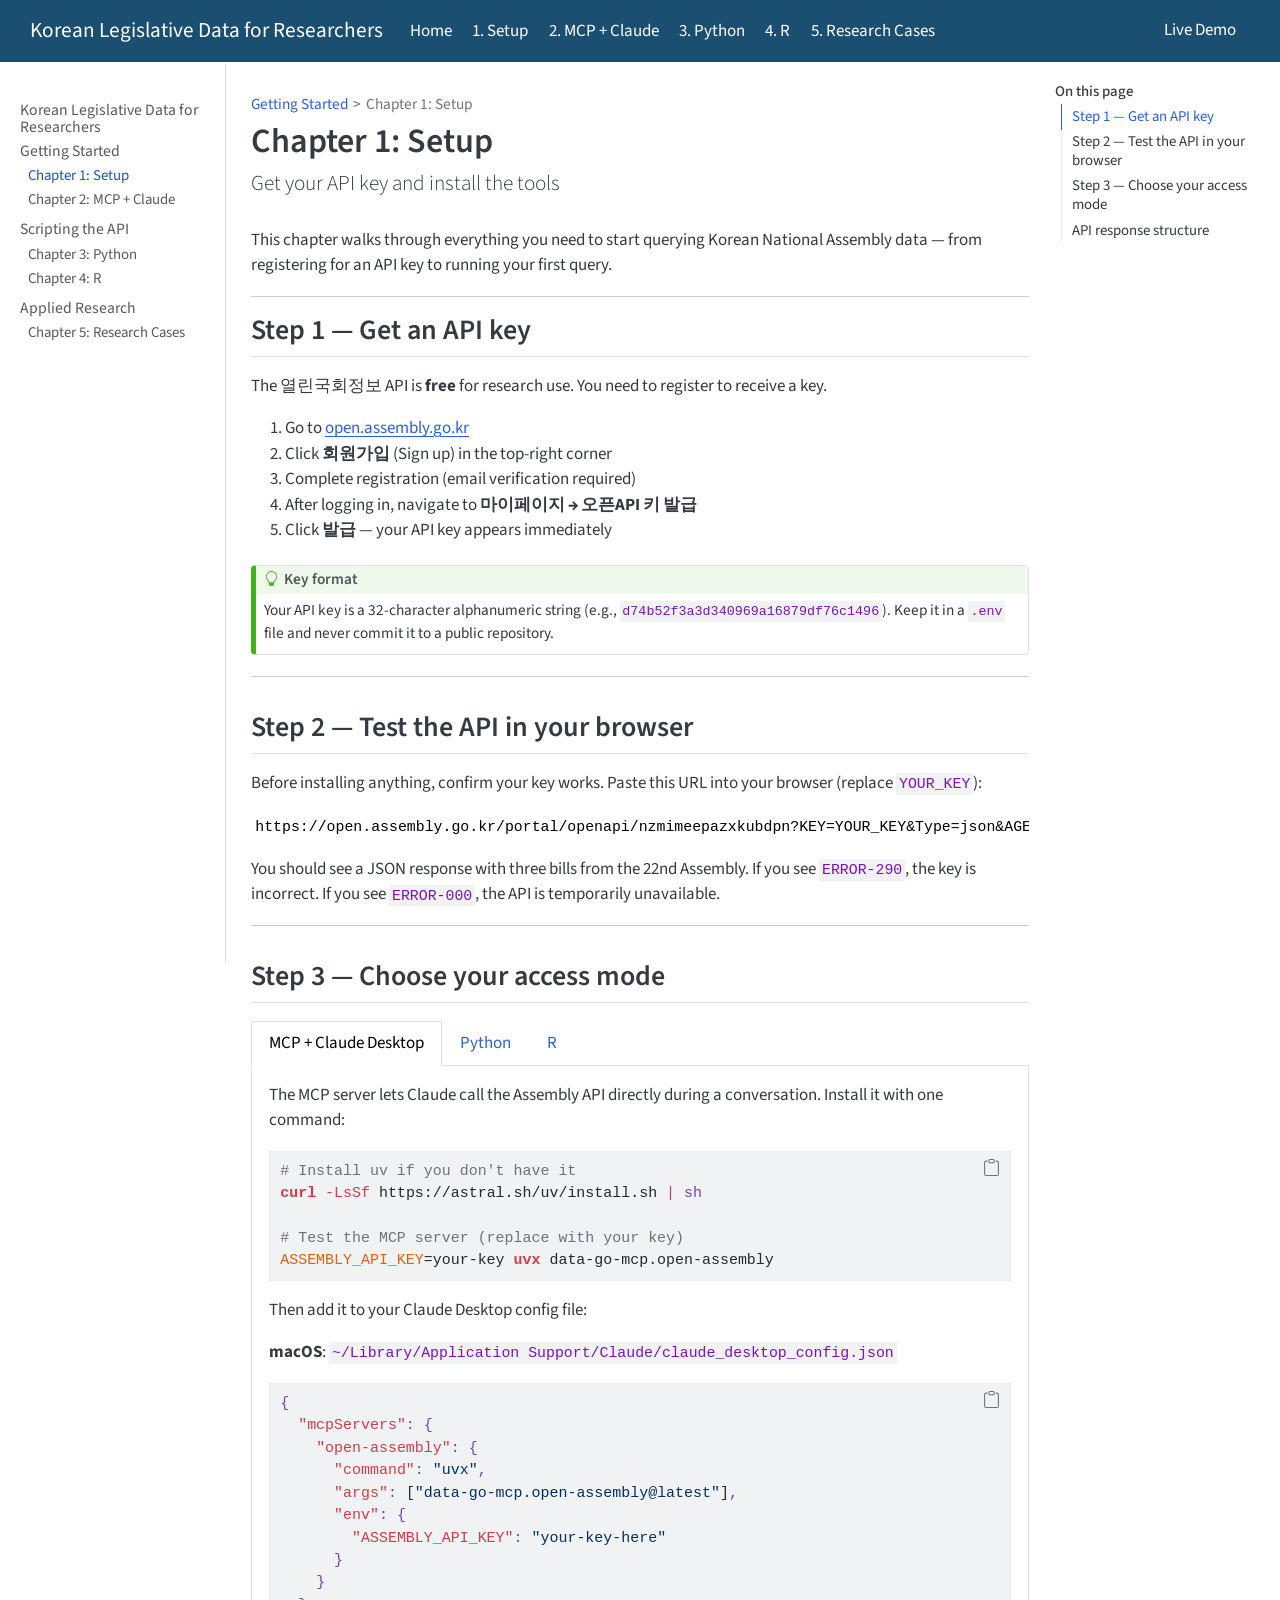
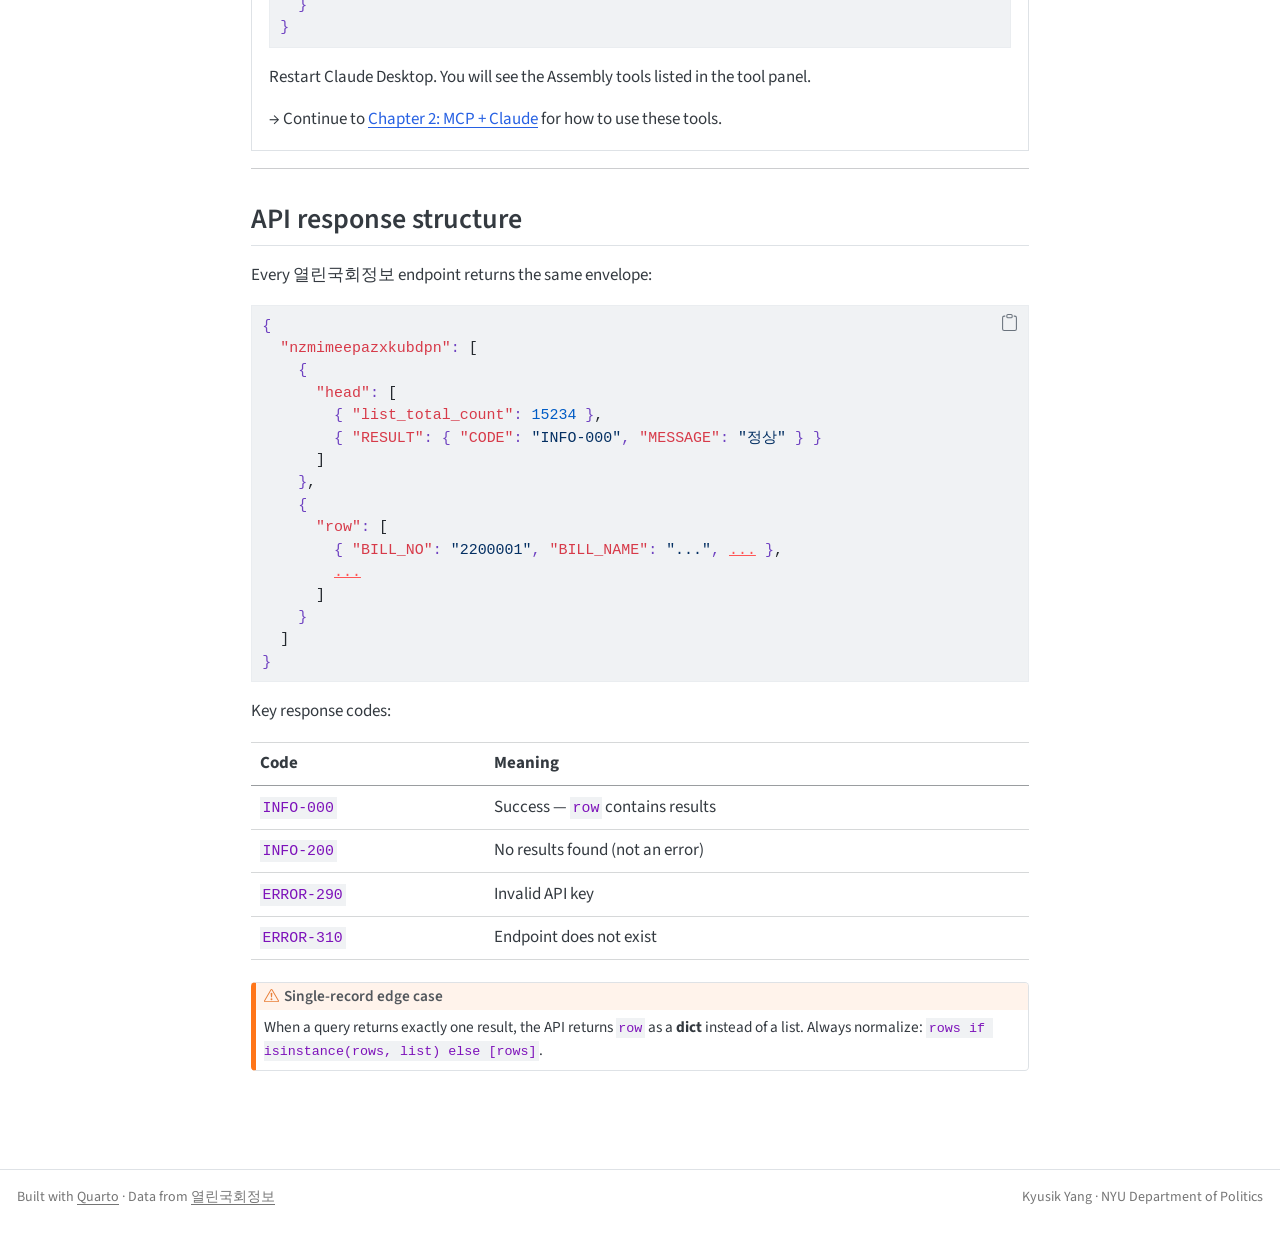
==== docs/01-setup.html @ cff9229b "feat: initial Quarto tutorial site for Assembly API Five-chapter tutorial covering MCP setup, Claude" ====
<!DOCTYPE html>
<html xmlns="http://www.w3.org/1999/xhtml" lang="en" xml:lang="en"><head>

<meta charset="utf-8">
<meta name="generator" content="quarto-1.8.27">

<meta name="viewport" content="width=device-width, initial-scale=1.0, user-scalable=yes">


<title>Chapter 1: Setup – Korean Legislative Data for Researchers</title>
<style>
code{white-space: pre-wrap;}
span.smallcaps{font-variant: small-caps;}
div.columns{display: flex; gap: min(4vw, 1.5em);}
div.column{flex: auto; overflow-x: auto;}
div.hanging-indent{margin-left: 1.5em; text-indent: -1.5em;}
ul.task-list{list-style: none;}
ul.task-list li input[type="checkbox"] {
  width: 0.8em;
  margin: 0 0.8em 0.2em -1em; /* quarto-specific, see https://github.com/quarto-dev/quarto-cli/issues/4556 */ 
  vertical-align: middle;
}
/* CSS for syntax highlighting */
html { -webkit-text-size-adjust: 100%; }
pre > code.sourceCode { white-space: pre; position: relative; }
pre > code.sourceCode > span { display: inline-block; line-height: 1.25; }
pre > code.sourceCode > span:empty { height: 1.2em; }
.sourceCode { overflow: visible; }
code.sourceCode > span { color: inherit; text-decoration: inherit; }
div.sourceCode { margin: 1em 0; }
pre.sourceCode { margin: 0; }
@media screen {
div.sourceCode { overflow: auto; }
}
@media print {
pre > code.sourceCode { white-space: pre-wrap; }
pre > code.sourceCode > span { text-indent: -5em; padding-left: 5em; }
}
pre.numberSource code
  { counter-reset: source-line 0; }
pre.numberSource code > span
  { position: relative; left: -4em; counter-increment: source-line; }
pre.numberSource code > span > a:first-child::before
  { content: counter(source-line);
    position: relative; left: -1em; text-align: right; vertical-align: baseline;
    border: none; display: inline-block;
    -webkit-touch-callout: none; -webkit-user-select: none;
    -khtml-user-select: none; -moz-user-select: none;
    -ms-user-select: none; user-select: none;
    padding: 0 4px; width: 4em;
  }
pre.numberSource { margin-left: 3em;  padding-left: 4px; }
div.sourceCode
  {   }
@media screen {
pre > code.sourceCode > span > a:first-child::before { text-decoration: underline; }
}
</style>


<script src="site_libs/quarto-nav/quarto-nav.js"></script>
<script src="site_libs/quarto-nav/headroom.min.js"></script>
<script src="site_libs/clipboard/clipboard.min.js"></script>
<script src="site_libs/quarto-search/autocomplete.umd.js"></script>
<script src="site_libs/quarto-search/fuse.min.js"></script>
<script src="site_libs/quarto-search/quarto-search.js"></script>
<meta name="quarto:offset" content="./">
<link href="./images/favicon.ico" rel="icon">
<script src="site_libs/quarto-html/quarto.js" type="module"></script>
<script src="site_libs/quarto-html/tabsets/tabsets.js" type="module"></script>
<script src="site_libs/quarto-html/axe/axe-check.js" type="module"></script>
<script src="site_libs/quarto-html/popper.min.js"></script>
<script src="site_libs/quarto-html/tippy.umd.min.js"></script>
<script src="site_libs/quarto-html/anchor.min.js"></script>
<link href="site_libs/quarto-html/tippy.css" rel="stylesheet">
<link href="site_libs/quarto-html/quarto-syntax-highlighting-8b4baf804e461d9b72633f0de59a0cac.css" rel="stylesheet" id="quarto-text-highlighting-styles">
<script src="site_libs/bootstrap/bootstrap.min.js"></script>
<link href="site_libs/bootstrap/bootstrap-icons.css" rel="stylesheet">
<link href="site_libs/bootstrap/bootstrap-27094d557ed207ab0102de76db4167eb.min.css" rel="stylesheet" append-hash="true" id="quarto-bootstrap" data-mode="light">
<script id="quarto-search-options" type="application/json">{
  "location": "navbar",
  "copy-button": false,
  "collapse-after": 3,
  "panel-placement": "end",
  "type": "overlay",
  "limit": 50,
  "keyboard-shortcut": [
    "f",
    "/",
    "s"
  ],
  "show-item-context": false,
  "language": {
    "search-no-results-text": "No results",
    "search-matching-documents-text": "matching documents",
    "search-copy-link-title": "Copy link to search",
    "search-hide-matches-text": "Hide additional matches",
    "search-more-match-text": "more match in this document",
    "search-more-matches-text": "more matches in this document",
    "search-clear-button-title": "Clear",
    "search-text-placeholder": "",
    "search-detached-cancel-button-title": "Cancel",
    "search-submit-button-title": "Submit",
    "search-label": "Search"
  }
}</script>


<link rel="stylesheet" href="styles.css">
</head>

<body class="nav-sidebar docked nav-fixed quarto-light">

<div id="quarto-search-results"></div>
  <header id="quarto-header" class="headroom fixed-top">
    <nav class="navbar navbar-expand-lg " data-bs-theme="dark">
      <div class="navbar-container container-fluid">
      <div class="navbar-brand-container mx-auto">
    <a class="navbar-brand" href="./index.html">
    <span class="navbar-title">Korean Legislative Data for Researchers</span>
    </a>
  </div>
            <div id="quarto-search" class="" title="Search"></div>
          <button class="navbar-toggler" type="button" data-bs-toggle="collapse" data-bs-target="#navbarCollapse" aria-controls="navbarCollapse" role="menu" aria-expanded="false" aria-label="Toggle navigation" onclick="if (window.quartoToggleHeadroom) { window.quartoToggleHeadroom(); }">
  <span class="navbar-toggler-icon"></span>
</button>
          <div class="collapse navbar-collapse" id="navbarCollapse">
            <ul class="navbar-nav navbar-nav-scroll me-auto">
  <li class="nav-item">
    <a class="nav-link active" href="./index.html" aria-current="page"> 
<span class="menu-text">Home</span></a>
  </li>  
  <li class="nav-item">
    <a class="nav-link" href="./01-setup.html"> 
<span class="menu-text">1. Setup</span></a>
  </li>  
  <li class="nav-item">
    <a class="nav-link" href="./02-mcp.html"> 
<span class="menu-text">2. MCP + Claude</span></a>
  </li>  
  <li class="nav-item">
    <a class="nav-link" href="./03-python.html"> 
<span class="menu-text">3. Python</span></a>
  </li>  
  <li class="nav-item">
    <a class="nav-link" href="./04-r.html"> 
<span class="menu-text">4. R</span></a>
  </li>  
  <li class="nav-item">
    <a class="nav-link" href="./05-cases.html"> 
<span class="menu-text">5. Research Cases</span></a>
  </li>  
</ul>
            <ul class="navbar-nav navbar-nav-scroll ms-auto">
  <li class="nav-item compact">
    <a class="nav-link" href="https://github.com/kyusik-yang/open-assembly-mcp"> <i class="bi bi-github" role="img">
</i> 
<span class="menu-text"></span></a>
  </li>  
  <li class="nav-item">
    <a class="nav-link" href="https://national-assembly-kr.streamlit.app"> <i class="bi bi-box-arrow-up-right" role="img">
</i> 
<span class="menu-text">Live Demo</span></a>
  </li>  
</ul>
          </div> <!-- /navcollapse -->
            <div class="quarto-navbar-tools">
</div>
      </div> <!-- /container-fluid -->
    </nav>
  <nav class="quarto-secondary-nav">
    <div class="container-fluid d-flex">
      <button type="button" class="quarto-btn-toggle btn" data-bs-toggle="collapse" role="button" data-bs-target=".quarto-sidebar-collapse-item" aria-controls="quarto-sidebar" aria-expanded="false" aria-label="Toggle sidebar navigation" onclick="if (window.quartoToggleHeadroom) { window.quartoToggleHeadroom(); }">
        <i class="bi bi-layout-text-sidebar-reverse"></i>
      </button>
        <nav class="quarto-page-breadcrumbs" aria-label="breadcrumb"><ol class="breadcrumb"><li class="breadcrumb-item"><a href="./01-setup.html">Getting Started</a></li><li class="breadcrumb-item"><a href="./01-setup.html">Chapter 1: Setup</a></li></ol></nav>
        <a class="flex-grow-1" role="navigation" data-bs-toggle="collapse" data-bs-target=".quarto-sidebar-collapse-item" aria-controls="quarto-sidebar" aria-expanded="false" aria-label="Toggle sidebar navigation" onclick="if (window.quartoToggleHeadroom) { window.quartoToggleHeadroom(); }">      
        </a>
    </div>
  </nav>
</header>
<!-- content -->
<div id="quarto-content" class="quarto-container page-columns page-rows-contents page-layout-article page-navbar">
<!-- sidebar -->
  <nav id="quarto-sidebar" class="sidebar collapse collapse-horizontal quarto-sidebar-collapse-item sidebar-navigation docked overflow-auto">
    <div class="sidebar-menu-container"> 
    <ul class="list-unstyled mt-1">
        <li class="sidebar-item">
  <div class="sidebar-item-container"> 
  <a href="./index.html" class="sidebar-item-text sidebar-link">
 <span class="menu-text">Korean Legislative Data for Researchers</span></a>
  </div>
</li>
        <li class="sidebar-item sidebar-item-section">
      <div class="sidebar-item-container"> 
            <a class="sidebar-item-text sidebar-link text-start" data-bs-toggle="collapse" data-bs-target="#quarto-sidebar-section-1" role="navigation" aria-expanded="true">
 <span class="menu-text">Getting Started</span></a>
          <a class="sidebar-item-toggle text-start" data-bs-toggle="collapse" data-bs-target="#quarto-sidebar-section-1" role="navigation" aria-expanded="true" aria-label="Toggle section">
            <i class="bi bi-chevron-right ms-2"></i>
          </a> 
      </div>
      <ul id="quarto-sidebar-section-1" class="collapse list-unstyled sidebar-section depth1 show">  
          <li class="sidebar-item">
  <div class="sidebar-item-container"> 
  <a href="./01-setup.html" class="sidebar-item-text sidebar-link active">
 <span class="menu-text">Chapter 1: Setup</span></a>
  </div>
</li>
          <li class="sidebar-item">
  <div class="sidebar-item-container"> 
  <a href="./02-mcp.html" class="sidebar-item-text sidebar-link">
 <span class="menu-text">Chapter 2: MCP + Claude</span></a>
  </div>
</li>
      </ul>
  </li>
        <li class="sidebar-item sidebar-item-section">
      <div class="sidebar-item-container"> 
            <a class="sidebar-item-text sidebar-link text-start" data-bs-toggle="collapse" data-bs-target="#quarto-sidebar-section-2" role="navigation" aria-expanded="true">
 <span class="menu-text">Scripting the API</span></a>
          <a class="sidebar-item-toggle text-start" data-bs-toggle="collapse" data-bs-target="#quarto-sidebar-section-2" role="navigation" aria-expanded="true" aria-label="Toggle section">
            <i class="bi bi-chevron-right ms-2"></i>
          </a> 
      </div>
      <ul id="quarto-sidebar-section-2" class="collapse list-unstyled sidebar-section depth1 show">  
          <li class="sidebar-item">
  <div class="sidebar-item-container"> 
  <a href="./03-python.html" class="sidebar-item-text sidebar-link">
 <span class="menu-text">Chapter 3: Python</span></a>
  </div>
</li>
          <li class="sidebar-item">
  <div class="sidebar-item-container"> 
  <a href="./04-r.html" class="sidebar-item-text sidebar-link">
 <span class="menu-text">Chapter 4: R</span></a>
  </div>
</li>
      </ul>
  </li>
        <li class="sidebar-item sidebar-item-section">
      <div class="sidebar-item-container"> 
            <a class="sidebar-item-text sidebar-link text-start" data-bs-toggle="collapse" data-bs-target="#quarto-sidebar-section-3" role="navigation" aria-expanded="true">
 <span class="menu-text">Applied Research</span></a>
          <a class="sidebar-item-toggle text-start" data-bs-toggle="collapse" data-bs-target="#quarto-sidebar-section-3" role="navigation" aria-expanded="true" aria-label="Toggle section">
            <i class="bi bi-chevron-right ms-2"></i>
          </a> 
      </div>
      <ul id="quarto-sidebar-section-3" class="collapse list-unstyled sidebar-section depth1 show">  
          <li class="sidebar-item">
  <div class="sidebar-item-container"> 
  <a href="./05-cases.html" class="sidebar-item-text sidebar-link">
 <span class="menu-text">Chapter 5: Research Cases</span></a>
  </div>
</li>
      </ul>
  </li>
    </ul>
    </div>
</nav>
<div id="quarto-sidebar-glass" class="quarto-sidebar-collapse-item" data-bs-toggle="collapse" data-bs-target=".quarto-sidebar-collapse-item"></div>
<!-- margin-sidebar -->
    <div id="quarto-margin-sidebar" class="sidebar margin-sidebar">
        <nav id="TOC" role="doc-toc" class="toc-active">
    <h2 id="toc-title">On this page</h2>
   
  <ul>
  <li><a href="#step-1-get-an-api-key" id="toc-step-1-get-an-api-key" class="nav-link active" data-scroll-target="#step-1-get-an-api-key">Step 1 — Get an API key</a></li>
  <li><a href="#step-2-test-the-api-in-your-browser" id="toc-step-2-test-the-api-in-your-browser" class="nav-link" data-scroll-target="#step-2-test-the-api-in-your-browser">Step 2 — Test the API in your browser</a></li>
  <li><a href="#step-3-choose-your-access-mode" id="toc-step-3-choose-your-access-mode" class="nav-link" data-scroll-target="#step-3-choose-your-access-mode">Step 3 — Choose your access mode</a></li>
  <li><a href="#api-response-structure" id="toc-api-response-structure" class="nav-link" data-scroll-target="#api-response-structure">API response structure</a></li>
  </ul>
</nav>
    </div>
<!-- main -->
<main class="content" id="quarto-document-content">

<header id="title-block-header" class="quarto-title-block default"><nav class="quarto-page-breadcrumbs quarto-title-breadcrumbs d-none d-lg-block" aria-label="breadcrumb"><ol class="breadcrumb"><li class="breadcrumb-item"><a href="./01-setup.html">Getting Started</a></li><li class="breadcrumb-item"><a href="./01-setup.html">Chapter 1: Setup</a></li></ol></nav>
<div class="quarto-title">
<h1 class="title">Chapter 1: Setup</h1>
<p class="subtitle lead">Get your API key and install the tools</p>
</div>



<div class="quarto-title-meta">

    
  
    
  </div>
  


</header>


<p>This chapter walks through everything you need to start querying Korean National Assembly data — from registering for an API key to running your first query.</p>
<hr>
<section id="step-1-get-an-api-key" class="level2">
<h2 class="anchored" data-anchor-id="step-1-get-an-api-key">Step 1 — Get an API key</h2>
<p>The 열린국회정보 API is <strong>free</strong> for research use. You need to register to receive a key.</p>
<ol type="1">
<li>Go to <a href="https://open.assembly.go.kr">open.assembly.go.kr</a></li>
<li>Click <strong>회원가입</strong> (Sign up) in the top-right corner</li>
<li>Complete registration (email verification required)</li>
<li>After logging in, navigate to <strong>마이페이지 → 오픈API 키 발급</strong></li>
<li>Click <strong>발급</strong> — your API key appears immediately</li>
</ol>
<div class="callout callout-style-default callout-tip callout-titled">
<div class="callout-header d-flex align-content-center">
<div class="callout-icon-container">
<i class="callout-icon"></i>
</div>
<div class="callout-title-container flex-fill">
<span class="screen-reader-only">Tip</span>Key format
</div>
</div>
<div class="callout-body-container callout-body">
<p>Your API key is a 32-character alphanumeric string (e.g., <code>d74b52f3a3d340969a16879df76c1496</code>). Keep it in a <code>.env</code> file and never commit it to a public repository.</p>
</div>
</div>
<hr>
</section>
<section id="step-2-test-the-api-in-your-browser" class="level2">
<h2 class="anchored" data-anchor-id="step-2-test-the-api-in-your-browser">Step 2 — Test the API in your browser</h2>
<p>Before installing anything, confirm your key works. Paste this URL into your browser (replace <code>YOUR_KEY</code>):</p>
<pre><code>https://open.assembly.go.kr/portal/openapi/nzmimeepazxkubdpn?KEY=YOUR_KEY&amp;Type=json&amp;AGE=22&amp;pSize=3</code></pre>
<p>You should see a JSON response with three bills from the 22nd Assembly. If you see <code>ERROR-290</code>, the key is incorrect. If you see <code>ERROR-000</code>, the API is temporarily unavailable.</p>
<hr>
</section>
<section id="step-3-choose-your-access-mode" class="level2">
<h2 class="anchored" data-anchor-id="step-3-choose-your-access-mode">Step 3 — Choose your access mode</h2>
<div class="tabset-margin-container"></div><div class="panel-tabset">
<ul class="nav nav-tabs" role="tablist"><li class="nav-item" role="presentation"><a class="nav-link active" id="tabset-1-1-tab" data-bs-toggle="tab" data-bs-target="#tabset-1-1" role="tab" aria-controls="tabset-1-1" aria-selected="true" href="">MCP + Claude Desktop</a></li><li class="nav-item" role="presentation"><a class="nav-link" id="tabset-1-2-tab" data-bs-toggle="tab" data-bs-target="#tabset-1-2" role="tab" aria-controls="tabset-1-2" aria-selected="false" href="">Python</a></li><li class="nav-item" role="presentation"><a class="nav-link" id="tabset-1-3-tab" data-bs-toggle="tab" data-bs-target="#tabset-1-3" role="tab" aria-controls="tabset-1-3" aria-selected="false" href="">R</a></li></ul>
<div class="tab-content">
<div id="tabset-1-1" class="tab-pane active" role="tabpanel" aria-labelledby="tabset-1-1-tab">
<p>The MCP server lets Claude call the Assembly API directly during a conversation. Install it with one command:</p>
<div class="code-copy-outer-scaffold"><div class="sourceCode" id="cb2"><pre class="sourceCode bash code-with-copy"><code class="sourceCode bash"><span id="cb2-1"><a href="#cb2-1" aria-hidden="true" tabindex="-1"></a><span class="co"># Install uv if you don't have it</span></span>
<span id="cb2-2"><a href="#cb2-2" aria-hidden="true" tabindex="-1"></a><span class="ex">curl</span> <span class="at">-LsSf</span> https://astral.sh/uv/install.sh <span class="kw">|</span> <span class="fu">sh</span></span>
<span id="cb2-3"><a href="#cb2-3" aria-hidden="true" tabindex="-1"></a></span>
<span id="cb2-4"><a href="#cb2-4" aria-hidden="true" tabindex="-1"></a><span class="co"># Test the MCP server (replace with your key)</span></span>
<span id="cb2-5"><a href="#cb2-5" aria-hidden="true" tabindex="-1"></a><span class="va">ASSEMBLY_API_KEY</span><span class="op">=</span>your-key <span class="ex">uvx</span> data-go-mcp.open-assembly</span></code></pre></div><button title="Copy to Clipboard" class="code-copy-button"><i class="bi"></i></button></div>
<p>Then add it to your Claude Desktop config file:</p>
<p><strong>macOS</strong>: <code>~/Library/Application Support/Claude/claude_desktop_config.json</code></p>
<div class="code-copy-outer-scaffold"><div class="sourceCode" id="cb3"><pre class="sourceCode json code-with-copy"><code class="sourceCode json"><span id="cb3-1"><a href="#cb3-1" aria-hidden="true" tabindex="-1"></a><span class="fu">{</span></span>
<span id="cb3-2"><a href="#cb3-2" aria-hidden="true" tabindex="-1"></a>  <span class="dt">"mcpServers"</span><span class="fu">:</span> <span class="fu">{</span></span>
<span id="cb3-3"><a href="#cb3-3" aria-hidden="true" tabindex="-1"></a>    <span class="dt">"open-assembly"</span><span class="fu">:</span> <span class="fu">{</span></span>
<span id="cb3-4"><a href="#cb3-4" aria-hidden="true" tabindex="-1"></a>      <span class="dt">"command"</span><span class="fu">:</span> <span class="st">"uvx"</span><span class="fu">,</span></span>
<span id="cb3-5"><a href="#cb3-5" aria-hidden="true" tabindex="-1"></a>      <span class="dt">"args"</span><span class="fu">:</span> <span class="ot">[</span><span class="st">"data-go-mcp.open-assembly@latest"</span><span class="ot">]</span><span class="fu">,</span></span>
<span id="cb3-6"><a href="#cb3-6" aria-hidden="true" tabindex="-1"></a>      <span class="dt">"env"</span><span class="fu">:</span> <span class="fu">{</span></span>
<span id="cb3-7"><a href="#cb3-7" aria-hidden="true" tabindex="-1"></a>        <span class="dt">"ASSEMBLY_API_KEY"</span><span class="fu">:</span> <span class="st">"your-key-here"</span></span>
<span id="cb3-8"><a href="#cb3-8" aria-hidden="true" tabindex="-1"></a>      <span class="fu">}</span></span>
<span id="cb3-9"><a href="#cb3-9" aria-hidden="true" tabindex="-1"></a>    <span class="fu">}</span></span>
<span id="cb3-10"><a href="#cb3-10" aria-hidden="true" tabindex="-1"></a>  <span class="fu">}</span></span>
<span id="cb3-11"><a href="#cb3-11" aria-hidden="true" tabindex="-1"></a><span class="fu">}</span></span></code></pre></div><button title="Copy to Clipboard" class="code-copy-button"><i class="bi"></i></button></div>
<p>Restart Claude Desktop. You will see the Assembly tools listed in the tool panel.</p>
<p>→ Continue to <a href="./02-mcp.html">Chapter 2: MCP + Claude</a> for how to use these tools.</p>
</div>
<div id="tabset-1-2" class="tab-pane" role="tabpanel" aria-labelledby="tabset-1-2-tab">
<div class="code-copy-outer-scaffold"><div class="sourceCode" id="cb4"><pre class="sourceCode bash code-with-copy"><code class="sourceCode bash"><span id="cb4-1"><a href="#cb4-1" aria-hidden="true" tabindex="-1"></a><span class="ex">pip</span> install httpx python-dotenv</span></code></pre></div><button title="Copy to Clipboard" class="code-copy-button"><i class="bi"></i></button></div>
<p>Create a <code>.env</code> file in your project directory:</p>
<pre><code>ASSEMBLY_API_KEY=your-key-here</code></pre>
<p>Test with a quick script:</p>
<div class="code-copy-outer-scaffold"><div class="sourceCode" id="cb6"><pre class="sourceCode python code-with-copy"><code class="sourceCode python"><span id="cb6-1"><a href="#cb6-1" aria-hidden="true" tabindex="-1"></a><span class="im">import</span> httpx, os</span>
<span id="cb6-2"><a href="#cb6-2" aria-hidden="true" tabindex="-1"></a><span class="im">from</span> dotenv <span class="im">import</span> load_dotenv</span>
<span id="cb6-3"><a href="#cb6-3" aria-hidden="true" tabindex="-1"></a></span>
<span id="cb6-4"><a href="#cb6-4" aria-hidden="true" tabindex="-1"></a>load_dotenv()</span>
<span id="cb6-5"><a href="#cb6-5" aria-hidden="true" tabindex="-1"></a></span>
<span id="cb6-6"><a href="#cb6-6" aria-hidden="true" tabindex="-1"></a>resp <span class="op">=</span> httpx.get(</span>
<span id="cb6-7"><a href="#cb6-7" aria-hidden="true" tabindex="-1"></a>    <span class="st">"https://open.assembly.go.kr/portal/openapi/nzmimeepazxkubdpn"</span>,</span>
<span id="cb6-8"><a href="#cb6-8" aria-hidden="true" tabindex="-1"></a>    params<span class="op">=</span>{</span>
<span id="cb6-9"><a href="#cb6-9" aria-hidden="true" tabindex="-1"></a>        <span class="st">"KEY"</span>: os.getenv(<span class="st">"ASSEMBLY_API_KEY"</span>),</span>
<span id="cb6-10"><a href="#cb6-10" aria-hidden="true" tabindex="-1"></a>        <span class="st">"Type"</span>: <span class="st">"json"</span>,</span>
<span id="cb6-11"><a href="#cb6-11" aria-hidden="true" tabindex="-1"></a>        <span class="st">"AGE"</span>: <span class="st">"22"</span>,</span>
<span id="cb6-12"><a href="#cb6-12" aria-hidden="true" tabindex="-1"></a>        <span class="st">"pSize"</span>: <span class="st">"3"</span>,</span>
<span id="cb6-13"><a href="#cb6-13" aria-hidden="true" tabindex="-1"></a>    }</span>
<span id="cb6-14"><a href="#cb6-14" aria-hidden="true" tabindex="-1"></a>)</span>
<span id="cb6-15"><a href="#cb6-15" aria-hidden="true" tabindex="-1"></a><span class="bu">print</span>(resp.json())</span></code></pre></div><button title="Copy to Clipboard" class="code-copy-button"><i class="bi"></i></button></div>
<p>→ Continue to <a href="./03-python.html">Chapter 3: Python</a> for a full async client.</p>
</div>
<div id="tabset-1-3" class="tab-pane" role="tabpanel" aria-labelledby="tabset-1-3-tab">
<div class="code-copy-outer-scaffold"><div class="sourceCode" id="cb7"><pre class="sourceCode r code-with-copy"><code class="sourceCode r"><span id="cb7-1"><a href="#cb7-1" aria-hidden="true" tabindex="-1"></a><span class="fu">install.packages</span>(<span class="fu">c</span>(<span class="st">"httr2"</span>, <span class="st">"jsonlite"</span>, <span class="st">"tidyverse"</span>))</span></code></pre></div><button title="Copy to Clipboard" class="code-copy-button"><i class="bi"></i></button></div>
<p>Create a <code>.Renviron</code> file in your home directory:</p>
<pre><code>ASSEMBLY_API_KEY=your-key-here</code></pre>
<p>Reload R or run <code>readRenviron("~/.Renviron")</code>, then test:</p>
<div class="code-copy-outer-scaffold"><div class="sourceCode" id="cb9"><pre class="sourceCode r code-with-copy"><code class="sourceCode r"><span id="cb9-1"><a href="#cb9-1" aria-hidden="true" tabindex="-1"></a><span class="fu">library</span>(httr2)</span>
<span id="cb9-2"><a href="#cb9-2" aria-hidden="true" tabindex="-1"></a></span>
<span id="cb9-3"><a href="#cb9-3" aria-hidden="true" tabindex="-1"></a>resp <span class="ot">&lt;-</span> <span class="fu">request</span>(<span class="st">"https://open.assembly.go.kr/portal/openapi/nzmimeepazxkubdpn"</span>) <span class="sc">|&gt;</span></span>
<span id="cb9-4"><a href="#cb9-4" aria-hidden="true" tabindex="-1"></a>  <span class="fu">req_url_query</span>(</span>
<span id="cb9-5"><a href="#cb9-5" aria-hidden="true" tabindex="-1"></a>    <span class="at">KEY    =</span> <span class="fu">Sys.getenv</span>(<span class="st">"ASSEMBLY_API_KEY"</span>),</span>
<span id="cb9-6"><a href="#cb9-6" aria-hidden="true" tabindex="-1"></a>    <span class="at">Type   =</span> <span class="st">"json"</span>,</span>
<span id="cb9-7"><a href="#cb9-7" aria-hidden="true" tabindex="-1"></a>    <span class="at">AGE    =</span> <span class="st">"22"</span>,</span>
<span id="cb9-8"><a href="#cb9-8" aria-hidden="true" tabindex="-1"></a>    <span class="at">pSize  =</span> <span class="st">"3"</span></span>
<span id="cb9-9"><a href="#cb9-9" aria-hidden="true" tabindex="-1"></a>  ) <span class="sc">|&gt;</span></span>
<span id="cb9-10"><a href="#cb9-10" aria-hidden="true" tabindex="-1"></a>  <span class="fu">req_perform</span>() <span class="sc">|&gt;</span></span>
<span id="cb9-11"><a href="#cb9-11" aria-hidden="true" tabindex="-1"></a>  <span class="fu">resp_body_json</span>()</span>
<span id="cb9-12"><a href="#cb9-12" aria-hidden="true" tabindex="-1"></a></span>
<span id="cb9-13"><a href="#cb9-13" aria-hidden="true" tabindex="-1"></a><span class="fu">str</span>(resp, <span class="at">max.level =</span> <span class="dv">2</span>)</span></code></pre></div><button title="Copy to Clipboard" class="code-copy-button"><i class="bi"></i></button></div>
<p>→ Continue to <a href="./04-r.html">Chapter 4: R</a> for a full tidy workflow.</p>
</div>
</div>
</div>
<hr>
</section>
<section id="api-response-structure" class="level2">
<h2 class="anchored" data-anchor-id="api-response-structure">API response structure</h2>
<p>Every 열린국회정보 endpoint returns the same envelope:</p>
<div class="code-copy-outer-scaffold"><div class="sourceCode" id="cb10"><pre class="sourceCode json code-with-copy"><code class="sourceCode json"><span id="cb10-1"><a href="#cb10-1" aria-hidden="true" tabindex="-1"></a><span class="fu">{</span></span>
<span id="cb10-2"><a href="#cb10-2" aria-hidden="true" tabindex="-1"></a>  <span class="dt">"nzmimeepazxkubdpn"</span><span class="fu">:</span> <span class="ot">[</span></span>
<span id="cb10-3"><a href="#cb10-3" aria-hidden="true" tabindex="-1"></a>    <span class="fu">{</span></span>
<span id="cb10-4"><a href="#cb10-4" aria-hidden="true" tabindex="-1"></a>      <span class="dt">"head"</span><span class="fu">:</span> <span class="ot">[</span></span>
<span id="cb10-5"><a href="#cb10-5" aria-hidden="true" tabindex="-1"></a>        <span class="fu">{</span> <span class="dt">"list_total_count"</span><span class="fu">:</span> <span class="dv">15234</span> <span class="fu">}</span><span class="ot">,</span></span>
<span id="cb10-6"><a href="#cb10-6" aria-hidden="true" tabindex="-1"></a>        <span class="fu">{</span> <span class="dt">"RESULT"</span><span class="fu">:</span> <span class="fu">{</span> <span class="dt">"CODE"</span><span class="fu">:</span> <span class="st">"INFO-000"</span><span class="fu">,</span> <span class="dt">"MESSAGE"</span><span class="fu">:</span> <span class="st">"정상"</span> <span class="fu">}</span> <span class="fu">}</span></span>
<span id="cb10-7"><a href="#cb10-7" aria-hidden="true" tabindex="-1"></a>      <span class="ot">]</span></span>
<span id="cb10-8"><a href="#cb10-8" aria-hidden="true" tabindex="-1"></a>    <span class="fu">}</span><span class="ot">,</span></span>
<span id="cb10-9"><a href="#cb10-9" aria-hidden="true" tabindex="-1"></a>    <span class="fu">{</span></span>
<span id="cb10-10"><a href="#cb10-10" aria-hidden="true" tabindex="-1"></a>      <span class="dt">"row"</span><span class="fu">:</span> <span class="ot">[</span></span>
<span id="cb10-11"><a href="#cb10-11" aria-hidden="true" tabindex="-1"></a>        <span class="fu">{</span> <span class="dt">"BILL_NO"</span><span class="fu">:</span> <span class="st">"2200001"</span><span class="fu">,</span> <span class="dt">"BILL_NAME"</span><span class="fu">:</span> <span class="st">"..."</span><span class="fu">,</span> <span class="er">...</span> <span class="fu">}</span><span class="ot">,</span></span>
<span id="cb10-12"><a href="#cb10-12" aria-hidden="true" tabindex="-1"></a>        <span class="er">...</span></span>
<span id="cb10-13"><a href="#cb10-13" aria-hidden="true" tabindex="-1"></a>      <span class="ot">]</span></span>
<span id="cb10-14"><a href="#cb10-14" aria-hidden="true" tabindex="-1"></a>    <span class="fu">}</span></span>
<span id="cb10-15"><a href="#cb10-15" aria-hidden="true" tabindex="-1"></a>  <span class="ot">]</span></span>
<span id="cb10-16"><a href="#cb10-16" aria-hidden="true" tabindex="-1"></a><span class="fu">}</span></span></code></pre></div><button title="Copy to Clipboard" class="code-copy-button"><i class="bi"></i></button></div>
<p>Key response codes:</p>
<table class="caption-top table">
<thead>
<tr class="header">
<th>Code</th>
<th>Meaning</th>
</tr>
</thead>
<tbody>
<tr class="odd">
<td><code>INFO-000</code></td>
<td>Success — <code>row</code> contains results</td>
</tr>
<tr class="even">
<td><code>INFO-200</code></td>
<td>No results found (not an error)</td>
</tr>
<tr class="odd">
<td><code>ERROR-290</code></td>
<td>Invalid API key</td>
</tr>
<tr class="even">
<td><code>ERROR-310</code></td>
<td>Endpoint does not exist</td>
</tr>
</tbody>
</table>
<div class="callout callout-style-default callout-warning callout-titled">
<div class="callout-header d-flex align-content-center">
<div class="callout-icon-container">
<i class="callout-icon"></i>
</div>
<div class="callout-title-container flex-fill">
<span class="screen-reader-only">Warning</span>Single-record edge case
</div>
</div>
<div class="callout-body-container callout-body">
<p>When a query returns exactly one result, the API returns <code>row</code> as a <strong>dict</strong> instead of a list. Always normalize: <code>rows if isinstance(rows, list) else [rows]</code>.</p>
</div>
</div>


</section>

</main> <!-- /main -->
<script id="quarto-html-after-body" type="application/javascript">
  window.document.addEventListener("DOMContentLoaded", function (event) {
    const icon = "";
    const anchorJS = new window.AnchorJS();
    anchorJS.options = {
      placement: 'right',
      icon: icon
    };
    anchorJS.add('.anchored');
    const isCodeAnnotation = (el) => {
      for (const clz of el.classList) {
        if (clz.startsWith('code-annotation-')) {                     
          return true;
        }
      }
      return false;
    }
    const onCopySuccess = function(e) {
      // button target
      const button = e.trigger;
      // don't keep focus
      button.blur();
      // flash "checked"
      button.classList.add('code-copy-button-checked');
      var currentTitle = button.getAttribute("title");
      button.setAttribute("title", "Copied!");
      let tooltip;
      if (window.bootstrap) {
        button.setAttribute("data-bs-toggle", "tooltip");
        button.setAttribute("data-bs-placement", "left");
        button.setAttribute("data-bs-title", "Copied!");
        tooltip = new bootstrap.Tooltip(button, 
          { trigger: "manual", 
            customClass: "code-copy-button-tooltip",
            offset: [0, -8]});
        tooltip.show();    
      }
      setTimeout(function() {
        if (tooltip) {
          tooltip.hide();
          button.removeAttribute("data-bs-title");
          button.removeAttribute("data-bs-toggle");
          button.removeAttribute("data-bs-placement");
        }
        button.setAttribute("title", currentTitle);
        button.classList.remove('code-copy-button-checked');
      }, 1000);
      // clear code selection
      e.clearSelection();
    }
    const getTextToCopy = function(trigger) {
      const outerScaffold = trigger.parentElement.cloneNode(true);
      const codeEl = outerScaffold.querySelector('code');
      for (const childEl of codeEl.children) {
        if (isCodeAnnotation(childEl)) {
          childEl.remove();
        }
      }
      return codeEl.innerText;
    }
    const clipboard = new window.ClipboardJS('.code-copy-button:not([data-in-quarto-modal])', {
      text: getTextToCopy
    });
    clipboard.on('success', onCopySuccess);
    if (window.document.getElementById('quarto-embedded-source-code-modal')) {
      const clipboardModal = new window.ClipboardJS('.code-copy-button[data-in-quarto-modal]', {
        text: getTextToCopy,
        container: window.document.getElementById('quarto-embedded-source-code-modal')
      });
      clipboardModal.on('success', onCopySuccess);
    }
      var localhostRegex = new RegExp(/^(?:http|https):\/\/localhost\:?[0-9]*\//);
      var mailtoRegex = new RegExp(/^mailto:/);
        var filterRegex = new RegExp('/' + window.location.host + '/');
      var isInternal = (href) => {
          return filterRegex.test(href) || localhostRegex.test(href) || mailtoRegex.test(href);
      }
      // Inspect non-navigation links and adorn them if external
     var links = window.document.querySelectorAll('a[href]:not(.nav-link):not(.navbar-brand):not(.toc-action):not(.sidebar-link):not(.sidebar-item-toggle):not(.pagination-link):not(.no-external):not([aria-hidden]):not(.dropdown-item):not(.quarto-navigation-tool):not(.about-link)');
      for (var i=0; i<links.length; i++) {
        const link = links[i];
        if (!isInternal(link.href)) {
          // undo the damage that might have been done by quarto-nav.js in the case of
          // links that we want to consider external
          if (link.dataset.originalHref !== undefined) {
            link.href = link.dataset.originalHref;
          }
        }
      }
    function tippyHover(el, contentFn, onTriggerFn, onUntriggerFn) {
      const config = {
        allowHTML: true,
        maxWidth: 500,
        delay: 100,
        arrow: false,
        appendTo: function(el) {
            return el.parentElement;
        },
        interactive: true,
        interactiveBorder: 10,
        theme: 'quarto',
        placement: 'bottom-start',
      };
      if (contentFn) {
        config.content = contentFn;
      }
      if (onTriggerFn) {
        config.onTrigger = onTriggerFn;
      }
      if (onUntriggerFn) {
        config.onUntrigger = onUntriggerFn;
      }
      window.tippy(el, config); 
    }
    const noterefs = window.document.querySelectorAll('a[role="doc-noteref"]');
    for (var i=0; i<noterefs.length; i++) {
      const ref = noterefs[i];
      tippyHover(ref, function() {
        // use id or data attribute instead here
        let href = ref.getAttribute('data-footnote-href') || ref.getAttribute('href');
        try { href = new URL(href).hash; } catch {}
        const id = href.replace(/^#\/?/, "");
        const note = window.document.getElementById(id);
        if (note) {
          return note.innerHTML;
        } else {
          return "";
        }
      });
    }
    const xrefs = window.document.querySelectorAll('a.quarto-xref');
    const processXRef = (id, note) => {
      // Strip column container classes
      const stripColumnClz = (el) => {
        el.classList.remove("page-full", "page-columns");
        if (el.children) {
          for (const child of el.children) {
            stripColumnClz(child);
          }
        }
      }
      stripColumnClz(note)
      if (id === null || id.startsWith('sec-')) {
        // Special case sections, only their first couple elements
        const container = document.createElement("div");
        if (note.children && note.children.length > 2) {
          container.appendChild(note.children[0].cloneNode(true));
          for (let i = 1; i < note.children.length; i++) {
            const child = note.children[i];
            if (child.tagName === "P" && child.innerText === "") {
              continue;
            } else {
              container.appendChild(child.cloneNode(true));
              break;
            }
          }
          if (window.Quarto?.typesetMath) {
            window.Quarto.typesetMath(container);
          }
          return container.innerHTML
        } else {
          if (window.Quarto?.typesetMath) {
            window.Quarto.typesetMath(note);
          }
          return note.innerHTML;
        }
      } else {
        // Remove any anchor links if they are present
        const anchorLink = note.querySelector('a.anchorjs-link');
        if (anchorLink) {
          anchorLink.remove();
        }
        if (window.Quarto?.typesetMath) {
          window.Quarto.typesetMath(note);
        }
        if (note.classList.contains("callout")) {
          return note.outerHTML;
        } else {
          return note.innerHTML;
        }
      }
    }
    for (var i=0; i<xrefs.length; i++) {
      const xref = xrefs[i];
      tippyHover(xref, undefined, function(instance) {
        instance.disable();
        let url = xref.getAttribute('href');
        let hash = undefined; 
        if (url.startsWith('#')) {
          hash = url;
        } else {
          try { hash = new URL(url).hash; } catch {}
        }
        if (hash) {
          const id = hash.replace(/^#\/?/, "");
          const note = window.document.getElementById(id);
          if (note !== null) {
            try {
              const html = processXRef(id, note.cloneNode(true));
              instance.setContent(html);
            } finally {
              instance.enable();
              instance.show();
            }
          } else {
            // See if we can fetch this
            fetch(url.split('#')[0])
            .then(res => res.text())
            .then(html => {
              const parser = new DOMParser();
              const htmlDoc = parser.parseFromString(html, "text/html");
              const note = htmlDoc.getElementById(id);
              if (note !== null) {
                const html = processXRef(id, note);
                instance.setContent(html);
              } 
            }).finally(() => {
              instance.enable();
              instance.show();
            });
          }
        } else {
          // See if we can fetch a full url (with no hash to target)
          // This is a special case and we should probably do some content thinning / targeting
          fetch(url)
          .then(res => res.text())
          .then(html => {
            const parser = new DOMParser();
            const htmlDoc = parser.parseFromString(html, "text/html");
            const note = htmlDoc.querySelector('main.content');
            if (note !== null) {
              // This should only happen for chapter cross references
              // (since there is no id in the URL)
              // remove the first header
              if (note.children.length > 0 && note.children[0].tagName === "HEADER") {
                note.children[0].remove();
              }
              const html = processXRef(null, note);
              instance.setContent(html);
            } 
          }).finally(() => {
            instance.enable();
            instance.show();
          });
        }
      }, function(instance) {
      });
    }
        let selectedAnnoteEl;
        const selectorForAnnotation = ( cell, annotation) => {
          let cellAttr = 'data-code-cell="' + cell + '"';
          let lineAttr = 'data-code-annotation="' +  annotation + '"';
          const selector = 'span[' + cellAttr + '][' + lineAttr + ']';
          return selector;
        }
        const selectCodeLines = (annoteEl) => {
          const doc = window.document;
          const targetCell = annoteEl.getAttribute("data-target-cell");
          const targetAnnotation = annoteEl.getAttribute("data-target-annotation");
          const annoteSpan = window.document.querySelector(selectorForAnnotation(targetCell, targetAnnotation));
          const lines = annoteSpan.getAttribute("data-code-lines").split(",");
          const lineIds = lines.map((line) => {
            return targetCell + "-" + line;
          })
          let top = null;
          let height = null;
          let parent = null;
          if (lineIds.length > 0) {
              //compute the position of the single el (top and bottom and make a div)
              const el = window.document.getElementById(lineIds[0]);
              top = el.offsetTop;
              height = el.offsetHeight;
              parent = el.parentElement.parentElement;
            if (lineIds.length > 1) {
              const lastEl = window.document.getElementById(lineIds[lineIds.length - 1]);
              const bottom = lastEl.offsetTop + lastEl.offsetHeight;
              height = bottom - top;
            }
            if (top !== null && height !== null && parent !== null) {
              // cook up a div (if necessary) and position it 
              let div = window.document.getElementById("code-annotation-line-highlight");
              if (div === null) {
                div = window.document.createElement("div");
                div.setAttribute("id", "code-annotation-line-highlight");
                div.style.position = 'absolute';
                parent.appendChild(div);
              }
              div.style.top = top - 2 + "px";
              div.style.height = height + 4 + "px";
              div.style.left = 0;
              let gutterDiv = window.document.getElementById("code-annotation-line-highlight-gutter");
              if (gutterDiv === null) {
                gutterDiv = window.document.createElement("div");
                gutterDiv.setAttribute("id", "code-annotation-line-highlight-gutter");
                gutterDiv.style.position = 'absolute';
                const codeCell = window.document.getElementById(targetCell);
                const gutter = codeCell.querySelector('.code-annotation-gutter');
                gutter.appendChild(gutterDiv);
              }
              gutterDiv.style.top = top - 2 + "px";
              gutterDiv.style.height = height + 4 + "px";
            }
            selectedAnnoteEl = annoteEl;
          }
        };
        const unselectCodeLines = () => {
          const elementsIds = ["code-annotation-line-highlight", "code-annotation-line-highlight-gutter"];
          elementsIds.forEach((elId) => {
            const div = window.document.getElementById(elId);
            if (div) {
              div.remove();
            }
          });
          selectedAnnoteEl = undefined;
        };
          // Handle positioning of the toggle
      window.addEventListener(
        "resize",
        throttle(() => {
          elRect = undefined;
          if (selectedAnnoteEl) {
            selectCodeLines(selectedAnnoteEl);
          }
        }, 10)
      );
      function throttle(fn, ms) {
      let throttle = false;
      let timer;
        return (...args) => {
          if(!throttle) { // first call gets through
              fn.apply(this, args);
              throttle = true;
          } else { // all the others get throttled
              if(timer) clearTimeout(timer); // cancel #2
              timer = setTimeout(() => {
                fn.apply(this, args);
                timer = throttle = false;
              }, ms);
          }
        };
      }
        // Attach click handler to the DT
        const annoteDls = window.document.querySelectorAll('dt[data-target-cell]');
        for (const annoteDlNode of annoteDls) {
          annoteDlNode.addEventListener('click', (event) => {
            const clickedEl = event.target;
            if (clickedEl !== selectedAnnoteEl) {
              unselectCodeLines();
              const activeEl = window.document.querySelector('dt[data-target-cell].code-annotation-active');
              if (activeEl) {
                activeEl.classList.remove('code-annotation-active');
              }
              selectCodeLines(clickedEl);
              clickedEl.classList.add('code-annotation-active');
            } else {
              // Unselect the line
              unselectCodeLines();
              clickedEl.classList.remove('code-annotation-active');
            }
          });
        }
    const findCites = (el) => {
      const parentEl = el.parentElement;
      if (parentEl) {
        const cites = parentEl.dataset.cites;
        if (cites) {
          return {
            el,
            cites: cites.split(' ')
          };
        } else {
          return findCites(el.parentElement)
        }
      } else {
        return undefined;
      }
    };
    var bibliorefs = window.document.querySelectorAll('a[role="doc-biblioref"]');
    for (var i=0; i<bibliorefs.length; i++) {
      const ref = bibliorefs[i];
      const citeInfo = findCites(ref);
      if (citeInfo) {
        tippyHover(citeInfo.el, function() {
          var popup = window.document.createElement('div');
          citeInfo.cites.forEach(function(cite) {
            var citeDiv = window.document.createElement('div');
            citeDiv.classList.add('hanging-indent');
            citeDiv.classList.add('csl-entry');
            var biblioDiv = window.document.getElementById('ref-' + cite);
            if (biblioDiv) {
              citeDiv.innerHTML = biblioDiv.innerHTML;
            }
            popup.appendChild(citeDiv);
          });
          return popup.innerHTML;
        });
      }
    }
  });
  </script>
</div> <!-- /content -->
<footer class="footer">
  <div class="nav-footer">
    <div class="nav-footer-left">
<p>Built with <a href="https://quarto.org">Quarto</a> · Data from <a href="https://open.assembly.go.kr">열린국회정보</a></p>
</div>   
    <div class="nav-footer-center">
      &nbsp;
    </div>
    <div class="nav-footer-right">
<p>Kyusik Yang · NYU Department of Politics</p>
</div>
  </div>
</footer>




</body></html>
---- docs/site_libs/quarto-html/tippy.css ----
.tippy-box[data-animation=fade][data-state=hidden]{opacity:0}[data-tippy-root]{max-width:calc(100vw - 10px)}.tippy-box{position:relative;background-color:#333;color:#fff;border-radius:4px;font-size:14px;line-height:1.4;white-space:normal;outline:0;transition-property:transform,visibility,opacity}.tippy-box[data-placement^=top]>.tippy-arrow{bottom:0}.tippy-box[data-placement^=top]>.tippy-arrow:before{bottom:-7px;left:0;border-width:8px 8px 0;border-top-color:initial;transform-origin:center top}.tippy-box[data-placement^=bottom]>.tippy-arrow{top:0}.tippy-box[data-placement^=bottom]>.tippy-arrow:before{top:-7px;left:0;border-width:0 8px 8px;border-bottom-color:initial;transform-origin:center bottom}.tippy-box[data-placement^=left]>.tippy-arrow{right:0}.tippy-box[data-placement^=left]>.tippy-arrow:before{border-width:8px 0 8px 8px;border-left-color:initial;right:-7px;transform-origin:center left}.tippy-box[data-placement^=right]>.tippy-arrow{left:0}.tippy-box[data-placement^=right]>.tippy-arrow:before{left:-7px;border-width:8px 8px 8px 0;border-right-color:initial;transform-origin:center right}.tippy-box[data-inertia][data-state=visible]{transition-timing-function:cubic-bezier(.54,1.5,.38,1.11)}.tippy-arrow{width:16px;height:16px;color:#333}.tippy-arrow:before{content:"";position:absolute;border-color:transparent;border-style:solid}.tippy-content{position:relative;padding:5px 9px;z-index:1}
---- docs/site_libs/quarto-html/quarto-syntax-highlighting-8b4baf804e461d9b72633f0de59a0cac.css ----
/* quarto syntax highlight colors */
:root {
  --quarto-hl-al-color: #ff5555;
  --quarto-hl-an-color: #6a737d;
  --quarto-hl-at-color: #d73a49;
  --quarto-hl-bn-color: #005cc5;
  --quarto-hl-bu-color: #d73a49;
  --quarto-hl-ch-color: #032f62;
  --quarto-hl-co-color: #6a737d;
  --quarto-hl-cv-color: #6a737d;
  --quarto-hl-cn-color: #005cc5;
  --quarto-hl-cf-color: #d73a49;
  --quarto-hl-dt-color: #d73a49;
  --quarto-hl-dv-color: #005cc5;
  --quarto-hl-do-color: #6a737d;
  --quarto-hl-er-color: #ff5555;
  --quarto-hl-ex-color: #d73a49;
  --quarto-hl-fl-color: #005cc5;
  --quarto-hl-fu-color: #6f42c1;
  --quarto-hl-im-color: #032f62;
  --quarto-hl-in-color: #6a737d;
  --quarto-hl-kw-color: #d73a49;
  --quarto-hl-op-color: #24292e;
  --quarto-hl-pp-color: #d73a49;
  --quarto-hl-re-color: #6a737d;
  --quarto-hl-sc-color: #005cc5;
  --quarto-hl-ss-color: #032f62;
  --quarto-hl-st-color: #032f62;
  --quarto-hl-va-color: #e36209;
  --quarto-hl-vs-color: #032f62;
  --quarto-hl-wa-color: #ff5555;
}

/* other quarto variables */
:root {
  --quarto-font-monospace: SFMono-Regular, Menlo, Monaco, Consolas, "Liberation Mono", "Courier New", monospace;
}

/* syntax highlight based on Pandoc's rules */
pre > code.sourceCode > span {
  color: #24292e;
}

code.sourceCode > span {
  color: #24292e;
}

div.sourceCode,
div.sourceCode pre.sourceCode {
  color: #24292e;
}

/* Normal */
code span {
  color: #24292e;
}

/* Alert */
code span.al {
  font-weight: bold;
  color: #ff5555;
}

/* Annotation */
code span.an {
  color: #6a737d;
}

/* Attribute */
code span.at {
  color: #d73a49;
}

/* BaseN */
code span.bn {
  color: #005cc5;
}

/* BuiltIn */
code span.bu {
  color: #d73a49;
}

/* ControlFlow */
code span.cf {
  color: #d73a49;
}

/* Char */
code span.ch {
  color: #032f62;
}

/* Constant */
code span.cn {
  color: #005cc5;
}

/* Comment */
code span.co {
  color: #6a737d;
}

/* CommentVar */
code span.cv {
  color: #6a737d;
}

/* Documentation */
code span.do {
  color: #6a737d;
}

/* DataType */
code span.dt {
  color: #d73a49;
}

/* DecVal */
code span.dv {
  color: #005cc5;
}

/* Error */
code span.er {
  color: #ff5555;
  text-decoration: underline;
}

/* Extension */
code span.ex {
  font-weight: bold;
  color: #d73a49;
}

/* Float */
code span.fl {
  color: #005cc5;
}

/* Function */
code span.fu {
  color: #6f42c1;
}

/* Import */
code span.im {
  color: #032f62;
}

/* Information */
code span.in {
  color: #6a737d;
}

/* Keyword */
code span.kw {
  color: #d73a49;
}

/* Operator */
code span.op {
  color: #24292e;
}

/* Preprocessor */
code span.pp {
  color: #d73a49;
}

/* RegionMarker */
code span.re {
  color: #6a737d;
}

/* SpecialChar */
code span.sc {
  color: #005cc5;
}

/* SpecialString */
code span.ss {
  color: #032f62;
}

/* String */
code span.st {
  color: #032f62;
}

/* Variable */
code span.va {
  color: #e36209;
}

/* VerbatimString */
code span.vs {
  color: #032f62;
}

/* Warning */
code span.wa {
  color: #ff5555;
}

.prevent-inlining {
  content: "</";
}

/*# sourceMappingURL=d5869c7ef605691dccb382f9093b1d67.css.map */
---- docs/styles.css ----
/* Assembly Tutorial — custom styles */

/* Navbar */
.navbar {
  background-color: #1B4F72 !important;
}
.navbar-brand, .navbar-nav .nav-link {
  color: #ffffff !important;
}

/* Hero block on home page */
.hero {
  background: linear-gradient(135deg, #1B4F72 0%, #2E86C1 100%);
  color: white;
  padding: 3rem 2rem;
  border-radius: 8px;
  margin-bottom: 2rem;
}
.hero h1 { color: white; font-size: 2rem; }
.hero p  { color: #d6eaf8; font-size: 1.1rem; }

/* Callout overrides */
.callout-tip    { border-left-color: #2ECC71; }
.callout-note   { border-left-color: #2E86C1; }
.callout-warning{ border-left-color: #E67E22; }

/* Step badges */
.step-badge {
  display: inline-block;
  background: #1B4F72;
  color: white;
  border-radius: 50%;
  width: 28px; height: 28px;
  text-align: center;
  line-height: 28px;
  font-weight: bold;
  margin-right: 6px;
}

/* Code blocks */
pre.sourceCode {
  border-radius: 6px;
  font-size: 0.88rem;
}

/* Result tables */
.result-table th { background-color: #EBF5FB; }

/* Footer */
.nav-footer { border-top: 1px solid #dee2e6; padding: 1rem 0; }
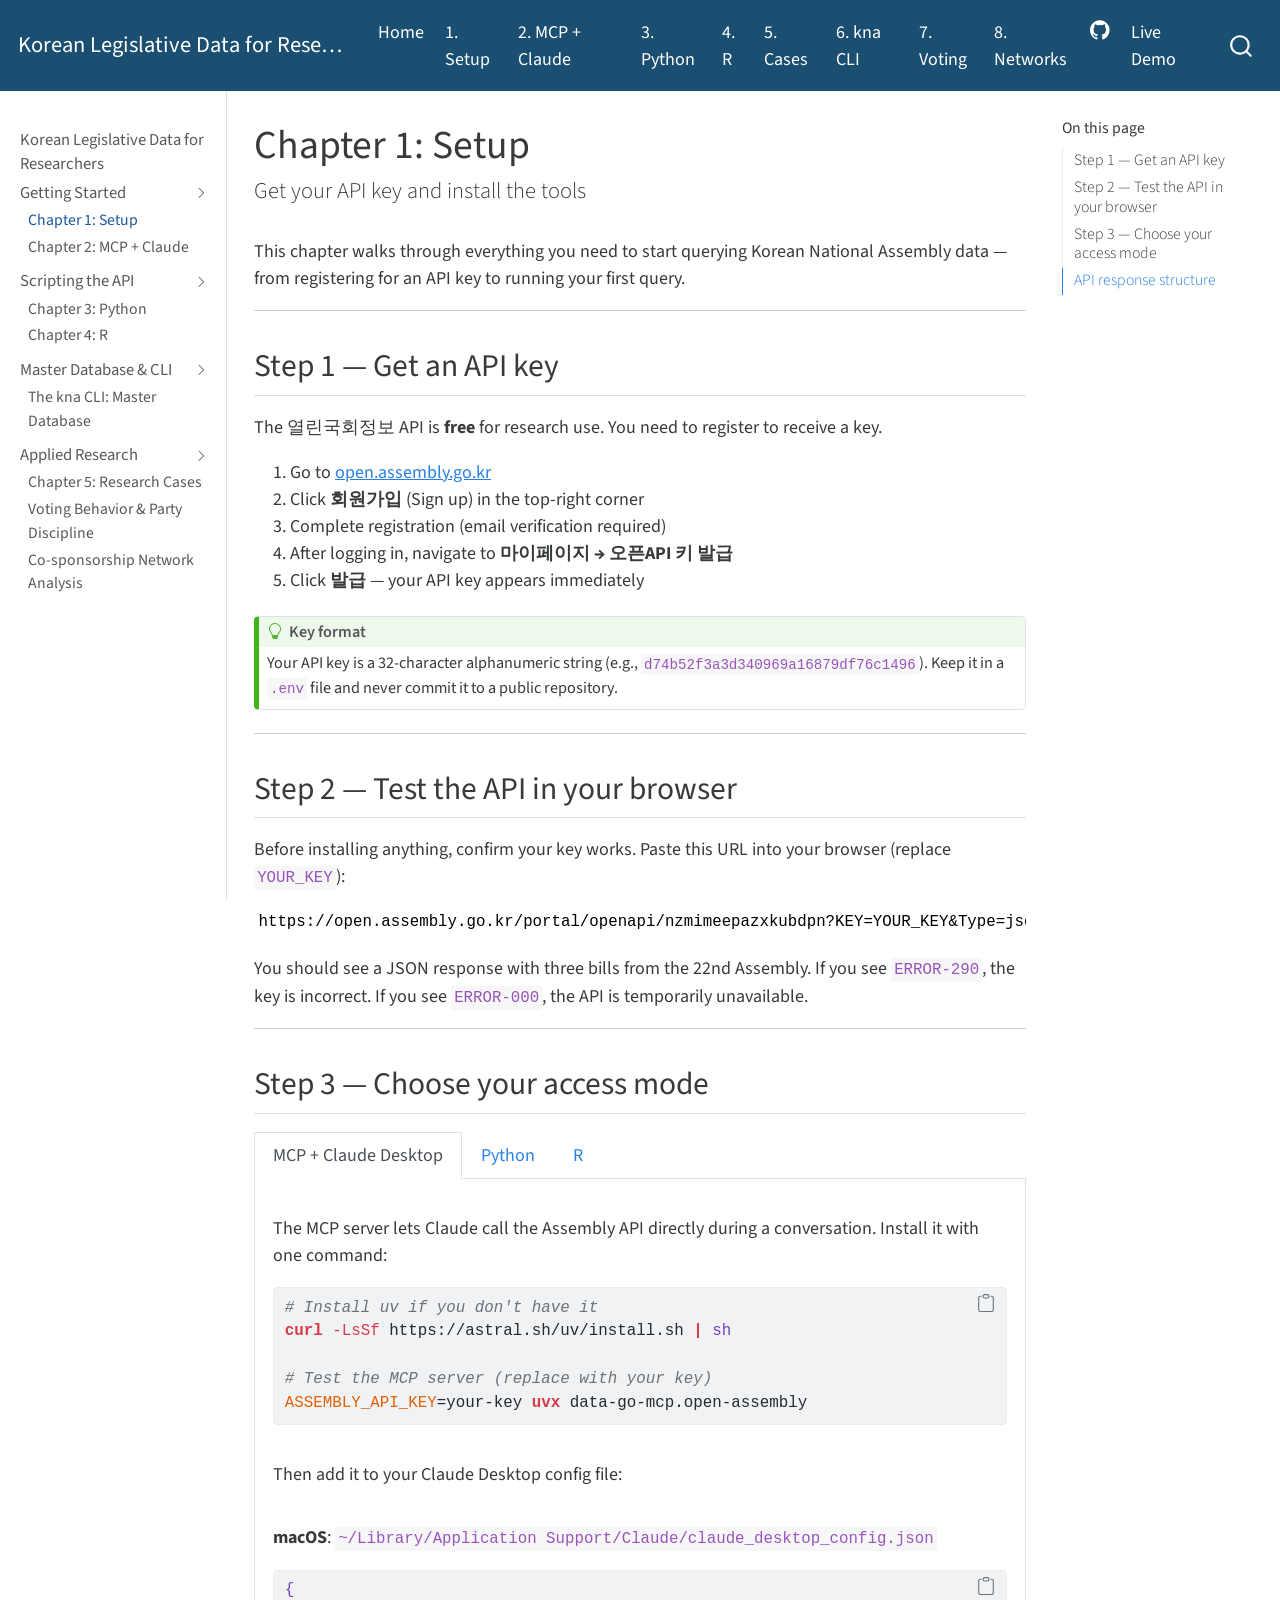
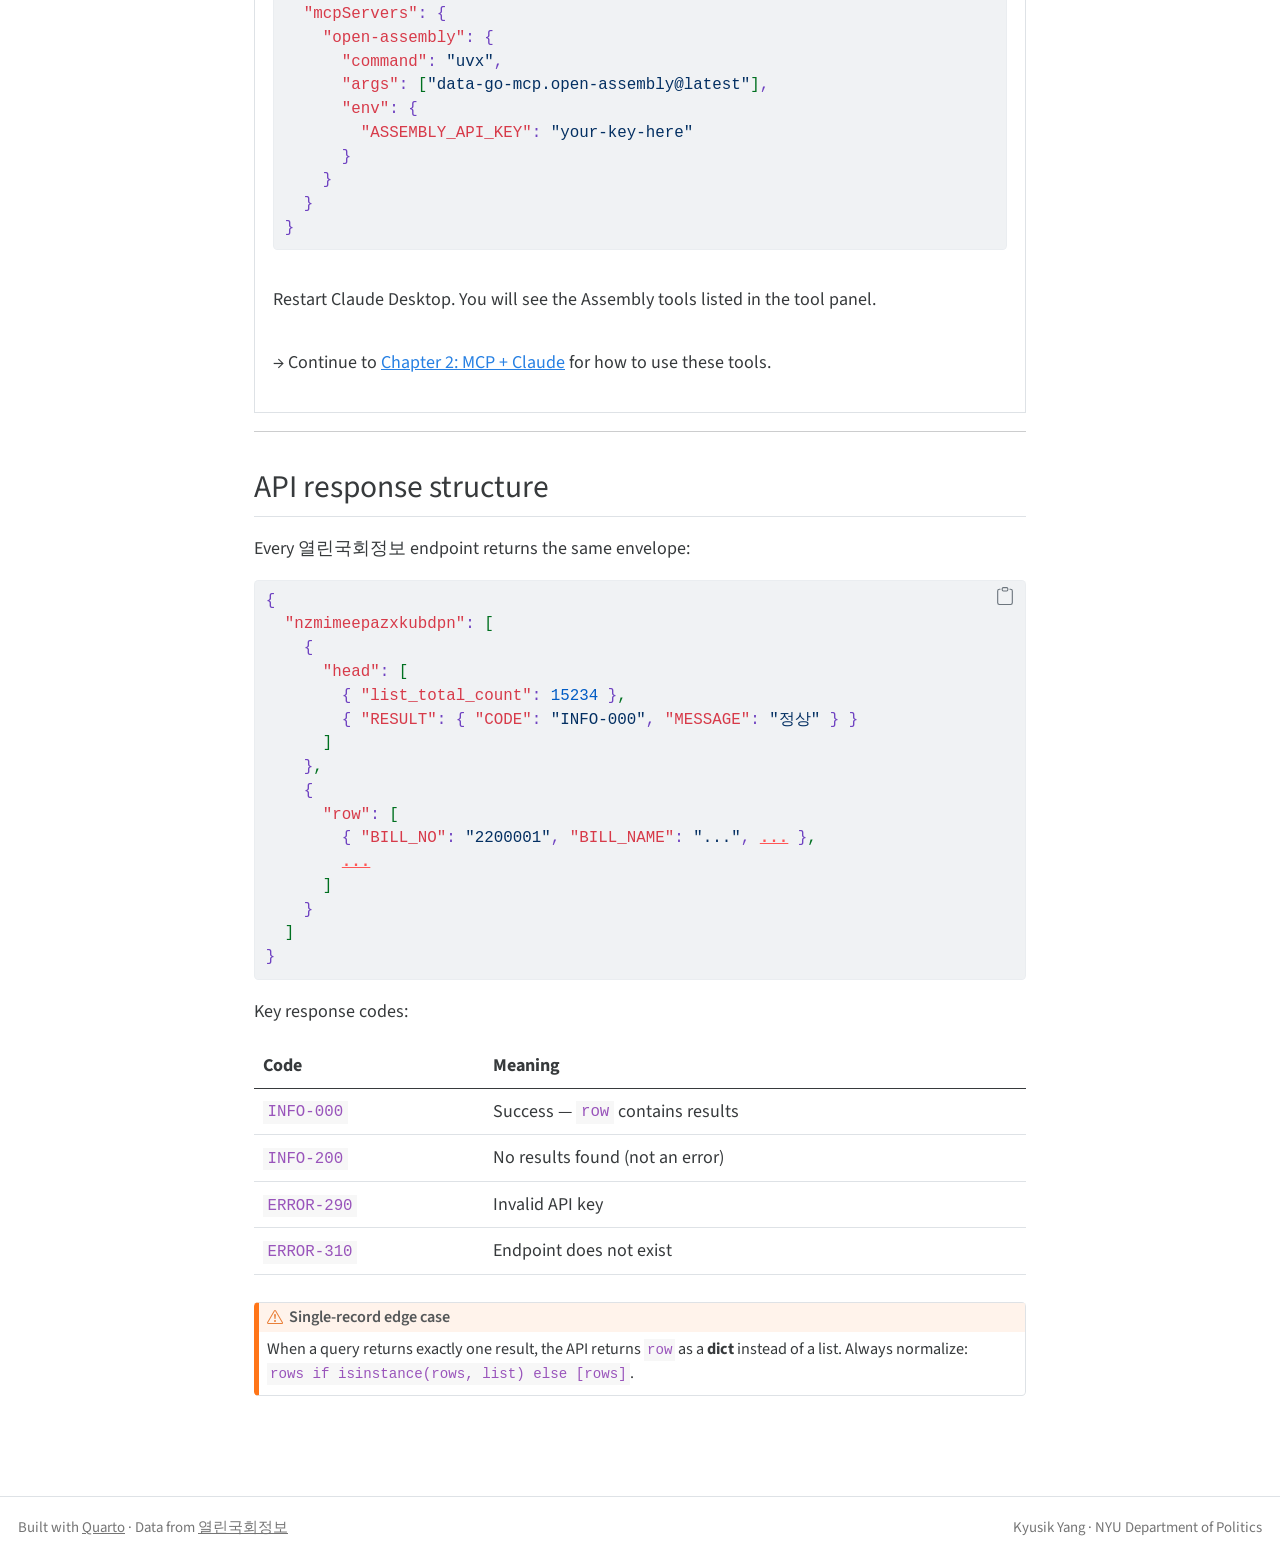
==== commit 02bc034d: "Add kna CLI, voting analysis, and network analysis chapters - Ch 6: kna CLI tutorial (master DB, all" ====
--- a/docs/01-setup.html
+++ b/docs/01-setup.html
@@ -2,26 +2,19 @@
 <html xmlns="http://www.w3.org/1999/xhtml" lang="en" xml:lang="en"><head>
 
 <meta charset="utf-8">
-<meta name="generator" content="quarto-1.8.27">
+<meta name="generator" content="quarto-1.0.38">
 
 <meta name="viewport" content="width=device-width, initial-scale=1.0, user-scalable=yes">
 
 
-<title>Chapter 1: Setup – Korean Legislative Data for Researchers</title>
+<title>Korean Legislative Data for Researchers - Chapter 1: Setup</title>
 <style>
 code{white-space: pre-wrap;}
 span.smallcaps{font-variant: small-caps;}
-div.columns{display: flex; gap: min(4vw, 1.5em);}
-div.column{flex: auto; overflow-x: auto;}
+span.underline{text-decoration: underline;}
+div.column{display: inline-block; vertical-align: top; width: 50%;}
 div.hanging-indent{margin-left: 1.5em; text-indent: -1.5em;}
 ul.task-list{list-style: none;}
-ul.task-list li input[type="checkbox"] {
-  width: 0.8em;
-  margin: 0 0.8em 0.2em -1em; /* quarto-specific, see https://github.com/quarto-dev/quarto-cli/issues/4556 */ 
-  vertical-align: middle;
-}
-/* CSS for syntax highlighting */
-html { -webkit-text-size-adjust: 100%; }
 pre > code.sourceCode { white-space: pre; position: relative; }
 pre > code.sourceCode > span { display: inline-block; line-height: 1.25; }
 pre > code.sourceCode > span:empty { height: 1.2em; }
@@ -48,13 +41,43 @@
     -khtml-user-select: none; -moz-user-select: none;
     -ms-user-select: none; user-select: none;
     padding: 0 4px; width: 4em;
-  }
-pre.numberSource { margin-left: 3em;  padding-left: 4px; }
+    color: #aaaaaa;
+  }
+pre.numberSource { margin-left: 3em; border-left: 1px solid #aaaaaa;  padding-left: 4px; }
 div.sourceCode
   {   }
 @media screen {
 pre > code.sourceCode > span > a:first-child::before { text-decoration: underline; }
 }
+code span.al { color: #ff0000; font-weight: bold; } /* Alert */
+code span.an { color: #60a0b0; font-weight: bold; font-style: italic; } /* Annotation */
+code span.at { color: #7d9029; } /* Attribute */
+code span.bn { color: #40a070; } /* BaseN */
+code span.bu { } /* BuiltIn */
+code span.cf { color: #007020; font-weight: bold; } /* ControlFlow */
+code span.ch { color: #4070a0; } /* Char */
+code span.cn { color: #880000; } /* Constant */
+code span.co { color: #60a0b0; font-style: italic; } /* Comment */
+code span.cv { color: #60a0b0; font-weight: bold; font-style: italic; } /* CommentVar */
+code span.do { color: #ba2121; font-style: italic; } /* Documentation */
+code span.dt { color: #902000; } /* DataType */
+code span.dv { color: #40a070; } /* DecVal */
+code span.er { color: #ff0000; font-weight: bold; } /* Error */
+code span.ex { } /* Extension */
+code span.fl { color: #40a070; } /* Float */
+code span.fu { color: #06287e; } /* Function */
+code span.im { } /* Import */
+code span.in { color: #60a0b0; font-weight: bold; font-style: italic; } /* Information */
+code span.kw { color: #007020; font-weight: bold; } /* Keyword */
+code span.op { color: #666666; } /* Operator */
+code span.ot { color: #007020; } /* Other */
+code span.pp { color: #bc7a00; } /* Preprocessor */
+code span.sc { color: #4070a0; } /* SpecialChar */
+code span.ss { color: #bb6688; } /* SpecialString */
+code span.st { color: #4070a0; } /* String */
+code span.va { color: #19177c; } /* Variable */
+code span.vs { color: #4070a0; } /* VerbatimString */
+code span.wa { color: #60a0b0; font-weight: bold; font-style: italic; } /* Warning */
 </style>
 
 
@@ -66,30 +89,22 @@
 <script src="site_libs/quarto-search/quarto-search.js"></script>
 <meta name="quarto:offset" content="./">
 <link href="./images/favicon.ico" rel="icon">
-<script src="site_libs/quarto-html/quarto.js" type="module"></script>
-<script src="site_libs/quarto-html/tabsets/tabsets.js" type="module"></script>
-<script src="site_libs/quarto-html/axe/axe-check.js" type="module"></script>
+<script src="site_libs/quarto-html/quarto.js"></script>
 <script src="site_libs/quarto-html/popper.min.js"></script>
 <script src="site_libs/quarto-html/tippy.umd.min.js"></script>
 <script src="site_libs/quarto-html/anchor.min.js"></script>
 <link href="site_libs/quarto-html/tippy.css" rel="stylesheet">
-<link href="site_libs/quarto-html/quarto-syntax-highlighting-8b4baf804e461d9b72633f0de59a0cac.css" rel="stylesheet" id="quarto-text-highlighting-styles">
+<link href="site_libs/quarto-html/quarto-syntax-highlighting.css" rel="stylesheet" id="quarto-text-highlighting-styles">
 <script src="site_libs/bootstrap/bootstrap.min.js"></script>
 <link href="site_libs/bootstrap/bootstrap-icons.css" rel="stylesheet">
-<link href="site_libs/bootstrap/bootstrap-27094d557ed207ab0102de76db4167eb.min.css" rel="stylesheet" append-hash="true" id="quarto-bootstrap" data-mode="light">
+<link href="site_libs/bootstrap/bootstrap.min.css" rel="stylesheet" id="quarto-bootstrap" data-mode="light">
 <script id="quarto-search-options" type="application/json">{
   "location": "navbar",
   "copy-button": false,
   "collapse-after": 3,
   "panel-placement": "end",
   "type": "overlay",
-  "limit": 50,
-  "keyboard-shortcut": [
-    "f",
-    "/",
-    "s"
-  ],
-  "show-item-context": false,
+  "limit": 20,
   "language": {
     "search-no-results-text": "No results",
     "search-matching-documents-text": "matching documents",
@@ -98,10 +113,8 @@
     "search-more-match-text": "more match in this document",
     "search-more-matches-text": "more matches in this document",
     "search-clear-button-title": "Clear",
-    "search-text-placeholder": "",
     "search-detached-cancel-button-title": "Cancel",
-    "search-submit-button-title": "Submit",
-    "search-label": "Search"
+    "search-submit-button-title": "Submit"
   }
 }</script>
 
@@ -109,147 +122,158 @@
 <link rel="stylesheet" href="styles.css">
 </head>
 
-<body class="nav-sidebar docked nav-fixed quarto-light">
+<body class="nav-sidebar docked nav-fixed">
 
 <div id="quarto-search-results"></div>
   <header id="quarto-header" class="headroom fixed-top">
-    <nav class="navbar navbar-expand-lg " data-bs-theme="dark">
+    <nav class="navbar navbar-expand-lg navbar-dark ">
       <div class="navbar-container container-fluid">
-      <div class="navbar-brand-container mx-auto">
-    <a class="navbar-brand" href="./index.html">
+      <a class="navbar-brand" href="./index.html">
     <span class="navbar-title">Korean Legislative Data for Researchers</span>
-    </a>
-  </div>
-            <div id="quarto-search" class="" title="Search"></div>
-          <button class="navbar-toggler" type="button" data-bs-toggle="collapse" data-bs-target="#navbarCollapse" aria-controls="navbarCollapse" role="menu" aria-expanded="false" aria-label="Toggle navigation" onclick="if (window.quartoToggleHeadroom) { window.quartoToggleHeadroom(); }">
+  </a>
+          <button class="navbar-toggler" type="button" data-bs-toggle="collapse" data-bs-target="#navbarCollapse" aria-controls="navbarCollapse" aria-expanded="false" aria-label="Toggle navigation" onclick="if (window.quartoToggleHeadroom) { window.quartoToggleHeadroom(); }">
   <span class="navbar-toggler-icon"></span>
 </button>
           <div class="collapse navbar-collapse" id="navbarCollapse">
             <ul class="navbar-nav navbar-nav-scroll me-auto">
   <li class="nav-item">
-    <a class="nav-link active" href="./index.html" aria-current="page"> 
-<span class="menu-text">Home</span></a>
-  </li>  
-  <li class="nav-item">
-    <a class="nav-link" href="./01-setup.html"> 
-<span class="menu-text">1. Setup</span></a>
-  </li>  
-  <li class="nav-item">
-    <a class="nav-link" href="./02-mcp.html"> 
-<span class="menu-text">2. MCP + Claude</span></a>
-  </li>  
-  <li class="nav-item">
-    <a class="nav-link" href="./03-python.html"> 
-<span class="menu-text">3. Python</span></a>
-  </li>  
-  <li class="nav-item">
-    <a class="nav-link" href="./04-r.html"> 
-<span class="menu-text">4. R</span></a>
-  </li>  
-  <li class="nav-item">
-    <a class="nav-link" href="./05-cases.html"> 
-<span class="menu-text">5. Research Cases</span></a>
+    <a class="nav-link active" href="./index.html" aria-current="page">Home</a>
+  </li>  
+  <li class="nav-item">
+    <a class="nav-link" href="./01-setup.html">1. Setup</a>
+  </li>  
+  <li class="nav-item">
+    <a class="nav-link" href="./02-mcp.html">2. MCP + Claude</a>
+  </li>  
+  <li class="nav-item">
+    <a class="nav-link" href="./03-python.html">3. Python</a>
+  </li>  
+  <li class="nav-item">
+    <a class="nav-link" href="./04-r.html">4. R</a>
+  </li>  
+  <li class="nav-item">
+    <a class="nav-link" href="./05-cases.html">5. Cases</a>
+  </li>  
+  <li class="nav-item">
+    <a class="nav-link" href="./06-kna.html">6. kna CLI</a>
+  </li>  
+  <li class="nav-item">
+    <a class="nav-link" href="./07-voting.html">7. Voting</a>
+  </li>  
+  <li class="nav-item">
+    <a class="nav-link" href="./08-network.html">8. Networks</a>
   </li>  
 </ul>
             <ul class="navbar-nav navbar-nav-scroll ms-auto">
   <li class="nav-item compact">
-    <a class="nav-link" href="https://github.com/kyusik-yang/open-assembly-mcp"> <i class="bi bi-github" role="img">
+    <a class="nav-link" href="https://github.com/kyusik-yang/korean-bill-lifecycle"><i class="bi bi-github" role="img">
 </i> 
-<span class="menu-text"></span></a>
-  </li>  
-  <li class="nav-item">
-    <a class="nav-link" href="https://national-assembly-kr.streamlit.app"> <i class="bi bi-box-arrow-up-right" role="img">
-</i> 
-<span class="menu-text">Live Demo</span></a>
+ </a>
+  </li>  
+  <li class="nav-item">
+    <a class="nav-link" href="https://national-assembly-kr.streamlit.app">Live Demo</a>
   </li>  
 </ul>
+              <div id="quarto-search" class="" title="Search"></div>
           </div> <!-- /navcollapse -->
-            <div class="quarto-navbar-tools">
-</div>
       </div> <!-- /container-fluid -->
     </nav>
-  <nav class="quarto-secondary-nav">
-    <div class="container-fluid d-flex">
-      <button type="button" class="quarto-btn-toggle btn" data-bs-toggle="collapse" role="button" data-bs-target=".quarto-sidebar-collapse-item" aria-controls="quarto-sidebar" aria-expanded="false" aria-label="Toggle sidebar navigation" onclick="if (window.quartoToggleHeadroom) { window.quartoToggleHeadroom(); }">
-        <i class="bi bi-layout-text-sidebar-reverse"></i>
+  <nav class="quarto-secondary-nav" data-bs-toggle="collapse" data-bs-target="#quarto-sidebar" aria-controls="quarto-sidebar" aria-expanded="false" aria-label="Toggle sidebar navigation" onclick="if (window.quartoToggleHeadroom) { window.quartoToggleHeadroom(); }">
+    <div class="container-fluid d-flex justify-content-between">
+      <h1 class="quarto-secondary-nav-title">Chapter 1: Setup</h1>
+      <button type="button" class="quarto-btn-toggle btn" aria-label="Show secondary navigation">
+        <i class="bi bi-chevron-right"></i>
       </button>
-        <nav class="quarto-page-breadcrumbs" aria-label="breadcrumb"><ol class="breadcrumb"><li class="breadcrumb-item"><a href="./01-setup.html">Getting Started</a></li><li class="breadcrumb-item"><a href="./01-setup.html">Chapter 1: Setup</a></li></ol></nav>
-        <a class="flex-grow-1" role="navigation" data-bs-toggle="collapse" data-bs-target=".quarto-sidebar-collapse-item" aria-controls="quarto-sidebar" aria-expanded="false" aria-label="Toggle sidebar navigation" onclick="if (window.quartoToggleHeadroom) { window.quartoToggleHeadroom(); }">      
-        </a>
     </div>
   </nav>
 </header>
 <!-- content -->
 <div id="quarto-content" class="quarto-container page-columns page-rows-contents page-layout-article page-navbar">
 <!-- sidebar -->
-  <nav id="quarto-sidebar" class="sidebar collapse collapse-horizontal quarto-sidebar-collapse-item sidebar-navigation docked overflow-auto">
+  <nav id="quarto-sidebar" class="sidebar collapse sidebar-navigation docked overflow-auto">
     <div class="sidebar-menu-container"> 
     <ul class="list-unstyled mt-1">
         <li class="sidebar-item">
   <div class="sidebar-item-container"> 
-  <a href="./index.html" class="sidebar-item-text sidebar-link">
- <span class="menu-text">Korean Legislative Data for Researchers</span></a>
+  <a href="./index.html" class="sidebar-item-text sidebar-link">Korean Legislative Data for Researchers</a>
   </div>
 </li>
         <li class="sidebar-item sidebar-item-section">
       <div class="sidebar-item-container"> 
-            <a class="sidebar-item-text sidebar-link text-start" data-bs-toggle="collapse" data-bs-target="#quarto-sidebar-section-1" role="navigation" aria-expanded="true">
- <span class="menu-text">Getting Started</span></a>
-          <a class="sidebar-item-toggle text-start" data-bs-toggle="collapse" data-bs-target="#quarto-sidebar-section-1" role="navigation" aria-expanded="true" aria-label="Toggle section">
+            <a class="sidebar-item-text sidebar-link text-start" data-bs-toggle="collapse" data-bs-target="#quarto-sidebar-section-1" aria-expanded="true">Getting Started</a>
+          <a class="sidebar-item-toggle text-start" data-bs-toggle="collapse" data-bs-target="#quarto-sidebar-section-1" aria-expanded="true">
             <i class="bi bi-chevron-right ms-2"></i>
           </a> 
       </div>
       <ul id="quarto-sidebar-section-1" class="collapse list-unstyled sidebar-section depth1 show">  
           <li class="sidebar-item">
   <div class="sidebar-item-container"> 
-  <a href="./01-setup.html" class="sidebar-item-text sidebar-link active">
- <span class="menu-text">Chapter 1: Setup</span></a>
-  </div>
-</li>
-          <li class="sidebar-item">
-  <div class="sidebar-item-container"> 
-  <a href="./02-mcp.html" class="sidebar-item-text sidebar-link">
- <span class="menu-text">Chapter 2: MCP + Claude</span></a>
+  <a href="./01-setup.html" class="sidebar-item-text sidebar-link active">Chapter 1: Setup</a>
+  </div>
+</li>
+          <li class="sidebar-item">
+  <div class="sidebar-item-container"> 
+  <a href="./02-mcp.html" class="sidebar-item-text sidebar-link">Chapter 2: MCP + Claude</a>
   </div>
 </li>
       </ul>
   </li>
         <li class="sidebar-item sidebar-item-section">
       <div class="sidebar-item-container"> 
-            <a class="sidebar-item-text sidebar-link text-start" data-bs-toggle="collapse" data-bs-target="#quarto-sidebar-section-2" role="navigation" aria-expanded="true">
- <span class="menu-text">Scripting the API</span></a>
-          <a class="sidebar-item-toggle text-start" data-bs-toggle="collapse" data-bs-target="#quarto-sidebar-section-2" role="navigation" aria-expanded="true" aria-label="Toggle section">
+            <a class="sidebar-item-text sidebar-link text-start" data-bs-toggle="collapse" data-bs-target="#quarto-sidebar-section-2" aria-expanded="true">Scripting the API</a>
+          <a class="sidebar-item-toggle text-start" data-bs-toggle="collapse" data-bs-target="#quarto-sidebar-section-2" aria-expanded="true">
             <i class="bi bi-chevron-right ms-2"></i>
           </a> 
       </div>
       <ul id="quarto-sidebar-section-2" class="collapse list-unstyled sidebar-section depth1 show">  
           <li class="sidebar-item">
   <div class="sidebar-item-container"> 
-  <a href="./03-python.html" class="sidebar-item-text sidebar-link">
- <span class="menu-text">Chapter 3: Python</span></a>
-  </div>
-</li>
-          <li class="sidebar-item">
-  <div class="sidebar-item-container"> 
-  <a href="./04-r.html" class="sidebar-item-text sidebar-link">
- <span class="menu-text">Chapter 4: R</span></a>
+  <a href="./03-python.html" class="sidebar-item-text sidebar-link">Chapter 3: Python</a>
+  </div>
+</li>
+          <li class="sidebar-item">
+  <div class="sidebar-item-container"> 
+  <a href="./04-r.html" class="sidebar-item-text sidebar-link">Chapter 4: R</a>
   </div>
 </li>
       </ul>
   </li>
         <li class="sidebar-item sidebar-item-section">
       <div class="sidebar-item-container"> 
-            <a class="sidebar-item-text sidebar-link text-start" data-bs-toggle="collapse" data-bs-target="#quarto-sidebar-section-3" role="navigation" aria-expanded="true">
- <span class="menu-text">Applied Research</span></a>
-          <a class="sidebar-item-toggle text-start" data-bs-toggle="collapse" data-bs-target="#quarto-sidebar-section-3" role="navigation" aria-expanded="true" aria-label="Toggle section">
+            <a class="sidebar-item-text sidebar-link text-start" data-bs-toggle="collapse" data-bs-target="#quarto-sidebar-section-3" aria-expanded="true">Master Database &amp; CLI</a>
+          <a class="sidebar-item-toggle text-start" data-bs-toggle="collapse" data-bs-target="#quarto-sidebar-section-3" aria-expanded="true">
             <i class="bi bi-chevron-right ms-2"></i>
           </a> 
       </div>
       <ul id="quarto-sidebar-section-3" class="collapse list-unstyled sidebar-section depth1 show">  
           <li class="sidebar-item">
   <div class="sidebar-item-container"> 
-  <a href="./05-cases.html" class="sidebar-item-text sidebar-link">
- <span class="menu-text">Chapter 5: Research Cases</span></a>
+  <a href="./06-kna.html" class="sidebar-item-text sidebar-link">The kna CLI: Master Database</a>
+  </div>
+</li>
+      </ul>
+  </li>
+        <li class="sidebar-item sidebar-item-section">
+      <div class="sidebar-item-container"> 
+            <a class="sidebar-item-text sidebar-link text-start" data-bs-toggle="collapse" data-bs-target="#quarto-sidebar-section-4" aria-expanded="true">Applied Research</a>
+          <a class="sidebar-item-toggle text-start" data-bs-toggle="collapse" data-bs-target="#quarto-sidebar-section-4" aria-expanded="true">
+            <i class="bi bi-chevron-right ms-2"></i>
+          </a> 
+      </div>
+      <ul id="quarto-sidebar-section-4" class="collapse list-unstyled sidebar-section depth1 show">  
+          <li class="sidebar-item">
+  <div class="sidebar-item-container"> 
+  <a href="./05-cases.html" class="sidebar-item-text sidebar-link">Chapter 5: Research Cases</a>
+  </div>
+</li>
+          <li class="sidebar-item">
+  <div class="sidebar-item-container"> 
+  <a href="./07-voting.html" class="sidebar-item-text sidebar-link">Voting Behavior &amp; Party Discipline</a>
+  </div>
+</li>
+          <li class="sidebar-item">
+  <div class="sidebar-item-container"> 
+  <a href="./08-network.html" class="sidebar-item-text sidebar-link">Co-sponsorship Network Analysis</a>
   </div>
 </li>
       </ul>
@@ -257,10 +281,9 @@
     </ul>
     </div>
 </nav>
-<div id="quarto-sidebar-glass" class="quarto-sidebar-collapse-item" data-bs-toggle="collapse" data-bs-target=".quarto-sidebar-collapse-item"></div>
 <!-- margin-sidebar -->
     <div id="quarto-margin-sidebar" class="sidebar margin-sidebar">
-        <nav id="TOC" role="doc-toc" class="toc-active">
+        <nav id="TOC" role="doc-toc">
     <h2 id="toc-title">On this page</h2>
    
   <ul>
@@ -274,9 +297,9 @@
 <!-- main -->
 <main class="content" id="quarto-document-content">
 
-<header id="title-block-header" class="quarto-title-block default"><nav class="quarto-page-breadcrumbs quarto-title-breadcrumbs d-none d-lg-block" aria-label="breadcrumb"><ol class="breadcrumb"><li class="breadcrumb-item"><a href="./01-setup.html">Getting Started</a></li><li class="breadcrumb-item"><a href="./01-setup.html">Chapter 1: Setup</a></li></ol></nav>
+<header id="title-block-header" class="quarto-title-block default">
 <div class="quarto-title">
-<h1 class="title">Chapter 1: Setup</h1>
+<h1 class="title d-none d-lg-block">Chapter 1: Setup</h1>
 <p class="subtitle lead">Get your API key and install the tools</p>
 </div>
 
@@ -285,14 +308,11 @@
 <div class="quarto-title-meta">
 
     
+    
+  </div>
   
-    
-  </div>
-  
-
 
 </header>
-
 
 <p>This chapter walks through everything you need to start querying Korean National Assembly data — from registering for an API key to running your first query.</p>
 <hr>
@@ -306,13 +326,13 @@
 <li>After logging in, navigate to <strong>마이페이지 → 오픈API 키 발급</strong></li>
 <li>Click <strong>발급</strong> — your API key appears immediately</li>
 </ol>
-<div class="callout callout-style-default callout-tip callout-titled">
+<div class="callout-tip callout callout-style-default callout-captioned">
 <div class="callout-header d-flex align-content-center">
 <div class="callout-icon-container">
 <i class="callout-icon"></i>
 </div>
-<div class="callout-title-container flex-fill">
-<span class="screen-reader-only">Tip</span>Key format
+<div class="callout-caption-container flex-fill">
+Key format
 </div>
 </div>
 <div class="callout-body-container callout-body">
@@ -330,19 +350,19 @@
 </section>
 <section id="step-3-choose-your-access-mode" class="level2">
 <h2 class="anchored" data-anchor-id="step-3-choose-your-access-mode">Step 3 — Choose your access mode</h2>
-<div class="tabset-margin-container"></div><div class="panel-tabset">
-<ul class="nav nav-tabs" role="tablist"><li class="nav-item" role="presentation"><a class="nav-link active" id="tabset-1-1-tab" data-bs-toggle="tab" data-bs-target="#tabset-1-1" role="tab" aria-controls="tabset-1-1" aria-selected="true" href="">MCP + Claude Desktop</a></li><li class="nav-item" role="presentation"><a class="nav-link" id="tabset-1-2-tab" data-bs-toggle="tab" data-bs-target="#tabset-1-2" role="tab" aria-controls="tabset-1-2" aria-selected="false" href="">Python</a></li><li class="nav-item" role="presentation"><a class="nav-link" id="tabset-1-3-tab" data-bs-toggle="tab" data-bs-target="#tabset-1-3" role="tab" aria-controls="tabset-1-3" aria-selected="false" href="">R</a></li></ul>
+<div class="panel-tabset">
+<ul class="nav nav-tabs" role="tablist"><li class="nav-item" role="presentation"><a class="nav-link active" id="tabset-1-1-tab" data-bs-toggle="tab" data-bs-target="#tabset-1-1" role="tab" aria-controls="tabset-1-1" aria-selected="true">MCP + Claude Desktop</a></li><li class="nav-item" role="presentation"><a class="nav-link" id="tabset-1-2-tab" data-bs-toggle="tab" data-bs-target="#tabset-1-2" role="tab" aria-controls="tabset-1-2" aria-selected="false">Python</a></li><li class="nav-item" role="presentation"><a class="nav-link" id="tabset-1-3-tab" data-bs-toggle="tab" data-bs-target="#tabset-1-3" role="tab" aria-controls="tabset-1-3" aria-selected="false">R</a></li></ul>
 <div class="tab-content">
 <div id="tabset-1-1" class="tab-pane active" role="tabpanel" aria-labelledby="tabset-1-1-tab">
 <p>The MCP server lets Claude call the Assembly API directly during a conversation. Install it with one command:</p>
-<div class="code-copy-outer-scaffold"><div class="sourceCode" id="cb2"><pre class="sourceCode bash code-with-copy"><code class="sourceCode bash"><span id="cb2-1"><a href="#cb2-1" aria-hidden="true" tabindex="-1"></a><span class="co"># Install uv if you don't have it</span></span>
+<div class="sourceCode" id="cb2"><pre class="sourceCode bash code-with-copy"><code class="sourceCode bash"><span id="cb2-1"><a href="#cb2-1" aria-hidden="true" tabindex="-1"></a><span class="co"># Install uv if you don't have it</span></span>
 <span id="cb2-2"><a href="#cb2-2" aria-hidden="true" tabindex="-1"></a><span class="ex">curl</span> <span class="at">-LsSf</span> https://astral.sh/uv/install.sh <span class="kw">|</span> <span class="fu">sh</span></span>
 <span id="cb2-3"><a href="#cb2-3" aria-hidden="true" tabindex="-1"></a></span>
 <span id="cb2-4"><a href="#cb2-4" aria-hidden="true" tabindex="-1"></a><span class="co"># Test the MCP server (replace with your key)</span></span>
-<span id="cb2-5"><a href="#cb2-5" aria-hidden="true" tabindex="-1"></a><span class="va">ASSEMBLY_API_KEY</span><span class="op">=</span>your-key <span class="ex">uvx</span> data-go-mcp.open-assembly</span></code></pre></div><button title="Copy to Clipboard" class="code-copy-button"><i class="bi"></i></button></div>
+<span id="cb2-5"><a href="#cb2-5" aria-hidden="true" tabindex="-1"></a><span class="va">ASSEMBLY_API_KEY</span><span class="op">=</span>your-key <span class="ex">uvx</span> data-go-mcp.open-assembly</span></code><button title="Copy to Clipboard" class="code-copy-button"><i class="bi"></i></button></pre></div>
 <p>Then add it to your Claude Desktop config file:</p>
 <p><strong>macOS</strong>: <code>~/Library/Application Support/Claude/claude_desktop_config.json</code></p>
-<div class="code-copy-outer-scaffold"><div class="sourceCode" id="cb3"><pre class="sourceCode json code-with-copy"><code class="sourceCode json"><span id="cb3-1"><a href="#cb3-1" aria-hidden="true" tabindex="-1"></a><span class="fu">{</span></span>
+<div class="sourceCode" id="cb3"><pre class="sourceCode json code-with-copy"><code class="sourceCode json"><span id="cb3-1"><a href="#cb3-1" aria-hidden="true" tabindex="-1"></a><span class="fu">{</span></span>
 <span id="cb3-2"><a href="#cb3-2" aria-hidden="true" tabindex="-1"></a>  <span class="dt">"mcpServers"</span><span class="fu">:</span> <span class="fu">{</span></span>
 <span id="cb3-3"><a href="#cb3-3" aria-hidden="true" tabindex="-1"></a>    <span class="dt">"open-assembly"</span><span class="fu">:</span> <span class="fu">{</span></span>
 <span id="cb3-4"><a href="#cb3-4" aria-hidden="true" tabindex="-1"></a>      <span class="dt">"command"</span><span class="fu">:</span> <span class="st">"uvx"</span><span class="fu">,</span></span>
@@ -352,16 +372,16 @@
 <span id="cb3-8"><a href="#cb3-8" aria-hidden="true" tabindex="-1"></a>      <span class="fu">}</span></span>
 <span id="cb3-9"><a href="#cb3-9" aria-hidden="true" tabindex="-1"></a>    <span class="fu">}</span></span>
 <span id="cb3-10"><a href="#cb3-10" aria-hidden="true" tabindex="-1"></a>  <span class="fu">}</span></span>
-<span id="cb3-11"><a href="#cb3-11" aria-hidden="true" tabindex="-1"></a><span class="fu">}</span></span></code></pre></div><button title="Copy to Clipboard" class="code-copy-button"><i class="bi"></i></button></div>
+<span id="cb3-11"><a href="#cb3-11" aria-hidden="true" tabindex="-1"></a><span class="fu">}</span></span></code><button title="Copy to Clipboard" class="code-copy-button"><i class="bi"></i></button></pre></div>
 <p>Restart Claude Desktop. You will see the Assembly tools listed in the tool panel.</p>
 <p>→ Continue to <a href="./02-mcp.html">Chapter 2: MCP + Claude</a> for how to use these tools.</p>
 </div>
 <div id="tabset-1-2" class="tab-pane" role="tabpanel" aria-labelledby="tabset-1-2-tab">
-<div class="code-copy-outer-scaffold"><div class="sourceCode" id="cb4"><pre class="sourceCode bash code-with-copy"><code class="sourceCode bash"><span id="cb4-1"><a href="#cb4-1" aria-hidden="true" tabindex="-1"></a><span class="ex">pip</span> install httpx python-dotenv</span></code></pre></div><button title="Copy to Clipboard" class="code-copy-button"><i class="bi"></i></button></div>
+<div class="sourceCode" id="cb4"><pre class="sourceCode bash code-with-copy"><code class="sourceCode bash"><span id="cb4-1"><a href="#cb4-1" aria-hidden="true" tabindex="-1"></a><span class="ex">pip</span> install httpx python-dotenv</span></code><button title="Copy to Clipboard" class="code-copy-button"><i class="bi"></i></button></pre></div>
 <p>Create a <code>.env</code> file in your project directory:</p>
 <pre><code>ASSEMBLY_API_KEY=your-key-here</code></pre>
 <p>Test with a quick script:</p>
-<div class="code-copy-outer-scaffold"><div class="sourceCode" id="cb6"><pre class="sourceCode python code-with-copy"><code class="sourceCode python"><span id="cb6-1"><a href="#cb6-1" aria-hidden="true" tabindex="-1"></a><span class="im">import</span> httpx, os</span>
+<div class="sourceCode" id="cb6"><pre class="sourceCode python code-with-copy"><code class="sourceCode python"><span id="cb6-1"><a href="#cb6-1" aria-hidden="true" tabindex="-1"></a><span class="im">import</span> httpx, os</span>
 <span id="cb6-2"><a href="#cb6-2" aria-hidden="true" tabindex="-1"></a><span class="im">from</span> dotenv <span class="im">import</span> load_dotenv</span>
 <span id="cb6-3"><a href="#cb6-3" aria-hidden="true" tabindex="-1"></a></span>
 <span id="cb6-4"><a href="#cb6-4" aria-hidden="true" tabindex="-1"></a>load_dotenv()</span>
@@ -375,15 +395,15 @@
 <span id="cb6-12"><a href="#cb6-12" aria-hidden="true" tabindex="-1"></a>        <span class="st">"pSize"</span>: <span class="st">"3"</span>,</span>
 <span id="cb6-13"><a href="#cb6-13" aria-hidden="true" tabindex="-1"></a>    }</span>
 <span id="cb6-14"><a href="#cb6-14" aria-hidden="true" tabindex="-1"></a>)</span>
-<span id="cb6-15"><a href="#cb6-15" aria-hidden="true" tabindex="-1"></a><span class="bu">print</span>(resp.json())</span></code></pre></div><button title="Copy to Clipboard" class="code-copy-button"><i class="bi"></i></button></div>
+<span id="cb6-15"><a href="#cb6-15" aria-hidden="true" tabindex="-1"></a><span class="bu">print</span>(resp.json())</span></code><button title="Copy to Clipboard" class="code-copy-button"><i class="bi"></i></button></pre></div>
 <p>→ Continue to <a href="./03-python.html">Chapter 3: Python</a> for a full async client.</p>
 </div>
 <div id="tabset-1-3" class="tab-pane" role="tabpanel" aria-labelledby="tabset-1-3-tab">
-<div class="code-copy-outer-scaffold"><div class="sourceCode" id="cb7"><pre class="sourceCode r code-with-copy"><code class="sourceCode r"><span id="cb7-1"><a href="#cb7-1" aria-hidden="true" tabindex="-1"></a><span class="fu">install.packages</span>(<span class="fu">c</span>(<span class="st">"httr2"</span>, <span class="st">"jsonlite"</span>, <span class="st">"tidyverse"</span>))</span></code></pre></div><button title="Copy to Clipboard" class="code-copy-button"><i class="bi"></i></button></div>
+<div class="sourceCode" id="cb7"><pre class="sourceCode r code-with-copy"><code class="sourceCode r"><span id="cb7-1"><a href="#cb7-1" aria-hidden="true" tabindex="-1"></a><span class="fu">install.packages</span>(<span class="fu">c</span>(<span class="st">"httr2"</span>, <span class="st">"jsonlite"</span>, <span class="st">"tidyverse"</span>))</span></code><button title="Copy to Clipboard" class="code-copy-button"><i class="bi"></i></button></pre></div>
 <p>Create a <code>.Renviron</code> file in your home directory:</p>
 <pre><code>ASSEMBLY_API_KEY=your-key-here</code></pre>
 <p>Reload R or run <code>readRenviron("~/.Renviron")</code>, then test:</p>
-<div class="code-copy-outer-scaffold"><div class="sourceCode" id="cb9"><pre class="sourceCode r code-with-copy"><code class="sourceCode r"><span id="cb9-1"><a href="#cb9-1" aria-hidden="true" tabindex="-1"></a><span class="fu">library</span>(httr2)</span>
+<div class="sourceCode" id="cb9"><pre class="sourceCode r code-with-copy"><code class="sourceCode r"><span id="cb9-1"><a href="#cb9-1" aria-hidden="true" tabindex="-1"></a><span class="fu">library</span>(httr2)</span>
 <span id="cb9-2"><a href="#cb9-2" aria-hidden="true" tabindex="-1"></a></span>
 <span id="cb9-3"><a href="#cb9-3" aria-hidden="true" tabindex="-1"></a>resp <span class="ot">&lt;-</span> <span class="fu">request</span>(<span class="st">"https://open.assembly.go.kr/portal/openapi/nzmimeepazxkubdpn"</span>) <span class="sc">|&gt;</span></span>
 <span id="cb9-4"><a href="#cb9-4" aria-hidden="true" tabindex="-1"></a>  <span class="fu">req_url_query</span>(</span>
@@ -395,7 +415,7 @@
 <span id="cb9-10"><a href="#cb9-10" aria-hidden="true" tabindex="-1"></a>  <span class="fu">req_perform</span>() <span class="sc">|&gt;</span></span>
 <span id="cb9-11"><a href="#cb9-11" aria-hidden="true" tabindex="-1"></a>  <span class="fu">resp_body_json</span>()</span>
 <span id="cb9-12"><a href="#cb9-12" aria-hidden="true" tabindex="-1"></a></span>
-<span id="cb9-13"><a href="#cb9-13" aria-hidden="true" tabindex="-1"></a><span class="fu">str</span>(resp, <span class="at">max.level =</span> <span class="dv">2</span>)</span></code></pre></div><button title="Copy to Clipboard" class="code-copy-button"><i class="bi"></i></button></div>
+<span id="cb9-13"><a href="#cb9-13" aria-hidden="true" tabindex="-1"></a><span class="fu">str</span>(resp, <span class="at">max.level =</span> <span class="dv">2</span>)</span></code><button title="Copy to Clipboard" class="code-copy-button"><i class="bi"></i></button></pre></div>
 <p>→ Continue to <a href="./04-r.html">Chapter 4: R</a> for a full tidy workflow.</p>
 </div>
 </div>
@@ -405,7 +425,7 @@
 <section id="api-response-structure" class="level2">
 <h2 class="anchored" data-anchor-id="api-response-structure">API response structure</h2>
 <p>Every 열린국회정보 endpoint returns the same envelope:</p>
-<div class="code-copy-outer-scaffold"><div class="sourceCode" id="cb10"><pre class="sourceCode json code-with-copy"><code class="sourceCode json"><span id="cb10-1"><a href="#cb10-1" aria-hidden="true" tabindex="-1"></a><span class="fu">{</span></span>
+<div class="sourceCode" id="cb10"><pre class="sourceCode json code-with-copy"><code class="sourceCode json"><span id="cb10-1"><a href="#cb10-1" aria-hidden="true" tabindex="-1"></a><span class="fu">{</span></span>
 <span id="cb10-2"><a href="#cb10-2" aria-hidden="true" tabindex="-1"></a>  <span class="dt">"nzmimeepazxkubdpn"</span><span class="fu">:</span> <span class="ot">[</span></span>
 <span id="cb10-3"><a href="#cb10-3" aria-hidden="true" tabindex="-1"></a>    <span class="fu">{</span></span>
 <span id="cb10-4"><a href="#cb10-4" aria-hidden="true" tabindex="-1"></a>      <span class="dt">"head"</span><span class="fu">:</span> <span class="ot">[</span></span>
@@ -420,9 +440,9 @@
 <span id="cb10-13"><a href="#cb10-13" aria-hidden="true" tabindex="-1"></a>      <span class="ot">]</span></span>
 <span id="cb10-14"><a href="#cb10-14" aria-hidden="true" tabindex="-1"></a>    <span class="fu">}</span></span>
 <span id="cb10-15"><a href="#cb10-15" aria-hidden="true" tabindex="-1"></a>  <span class="ot">]</span></span>
-<span id="cb10-16"><a href="#cb10-16" aria-hidden="true" tabindex="-1"></a><span class="fu">}</span></span></code></pre></div><button title="Copy to Clipboard" class="code-copy-button"><i class="bi"></i></button></div>
+<span id="cb10-16"><a href="#cb10-16" aria-hidden="true" tabindex="-1"></a><span class="fu">}</span></span></code><button title="Copy to Clipboard" class="code-copy-button"><i class="bi"></i></button></pre></div>
 <p>Key response codes:</p>
-<table class="caption-top table">
+<table class="table">
 <thead>
 <tr class="header">
 <th>Code</th>
@@ -448,13 +468,13 @@
 </tr>
 </tbody>
 </table>
-<div class="callout callout-style-default callout-warning callout-titled">
+<div class="callout-warning callout callout-style-default callout-captioned">
 <div class="callout-header d-flex align-content-center">
 <div class="callout-icon-container">
 <i class="callout-icon"></i>
 </div>
-<div class="callout-title-container flex-fill">
-<span class="screen-reader-only">Warning</span>Single-record edge case
+<div class="callout-caption-container flex-fill">
+Single-record edge case
 </div>
 </div>
 <div class="callout-body-container callout-body">
@@ -467,421 +487,110 @@
 
 </main> <!-- /main -->
 <script id="quarto-html-after-body" type="application/javascript">
-  window.document.addEventListener("DOMContentLoaded", function (event) {
-    const icon = "";
-    const anchorJS = new window.AnchorJS();
-    anchorJS.options = {
-      placement: 'right',
-      icon: icon
-    };
-    anchorJS.add('.anchored');
-    const isCodeAnnotation = (el) => {
-      for (const clz of el.classList) {
-        if (clz.startsWith('code-annotation-')) {                     
-          return true;
-        }
-      }
-      return false;
+window.document.addEventListener("DOMContentLoaded", function (event) {
+  const toggleBodyColorMode = (bsSheetEl) => {
+    const mode = bsSheetEl.getAttribute("data-mode");
+    const bodyEl = window.document.querySelector("body");
+    if (mode === "dark") {
+      bodyEl.classList.add("quarto-dark");
+      bodyEl.classList.remove("quarto-light");
+    } else {
+      bodyEl.classList.add("quarto-light");
+      bodyEl.classList.remove("quarto-dark");
     }
-    const onCopySuccess = function(e) {
-      // button target
-      const button = e.trigger;
-      // don't keep focus
-      button.blur();
-      // flash "checked"
-      button.classList.add('code-copy-button-checked');
-      var currentTitle = button.getAttribute("title");
-      button.setAttribute("title", "Copied!");
-      let tooltip;
-      if (window.bootstrap) {
-        button.setAttribute("data-bs-toggle", "tooltip");
-        button.setAttribute("data-bs-placement", "left");
-        button.setAttribute("data-bs-title", "Copied!");
-        tooltip = new bootstrap.Tooltip(button, 
-          { trigger: "manual", 
-            customClass: "code-copy-button-tooltip",
-            offset: [0, -8]});
-        tooltip.show();    
-      }
-      setTimeout(function() {
-        if (tooltip) {
-          tooltip.hide();
-          button.removeAttribute("data-bs-title");
-          button.removeAttribute("data-bs-toggle");
-          button.removeAttribute("data-bs-placement");
-        }
-        button.setAttribute("title", currentTitle);
-        button.classList.remove('code-copy-button-checked');
-      }, 1000);
-      // clear code selection
-      e.clearSelection();
+  }
+  const toggleBodyColorPrimary = () => {
+    const bsSheetEl = window.document.querySelector("link#quarto-bootstrap");
+    if (bsSheetEl) {
+      toggleBodyColorMode(bsSheetEl);
     }
-    const getTextToCopy = function(trigger) {
-      const outerScaffold = trigger.parentElement.cloneNode(true);
-      const codeEl = outerScaffold.querySelector('code');
-      for (const childEl of codeEl.children) {
-        if (isCodeAnnotation(childEl)) {
-          childEl.remove();
-        }
-      }
-      return codeEl.innerText;
-    }
-    const clipboard = new window.ClipboardJS('.code-copy-button:not([data-in-quarto-modal])', {
-      text: getTextToCopy
-    });
-    clipboard.on('success', onCopySuccess);
-    if (window.document.getElementById('quarto-embedded-source-code-modal')) {
-      const clipboardModal = new window.ClipboardJS('.code-copy-button[data-in-quarto-modal]', {
-        text: getTextToCopy,
-        container: window.document.getElementById('quarto-embedded-source-code-modal')
-      });
-      clipboardModal.on('success', onCopySuccess);
-    }
-      var localhostRegex = new RegExp(/^(?:http|https):\/\/localhost\:?[0-9]*\//);
-      var mailtoRegex = new RegExp(/^mailto:/);
-        var filterRegex = new RegExp('/' + window.location.host + '/');
-      var isInternal = (href) => {
-          return filterRegex.test(href) || localhostRegex.test(href) || mailtoRegex.test(href);
-      }
-      // Inspect non-navigation links and adorn them if external
-     var links = window.document.querySelectorAll('a[href]:not(.nav-link):not(.navbar-brand):not(.toc-action):not(.sidebar-link):not(.sidebar-item-toggle):not(.pagination-link):not(.no-external):not([aria-hidden]):not(.dropdown-item):not(.quarto-navigation-tool):not(.about-link)');
-      for (var i=0; i<links.length; i++) {
-        const link = links[i];
-        if (!isInternal(link.href)) {
-          // undo the damage that might have been done by quarto-nav.js in the case of
-          // links that we want to consider external
-          if (link.dataset.originalHref !== undefined) {
-            link.href = link.dataset.originalHref;
-          }
-        }
-      }
-    function tippyHover(el, contentFn, onTriggerFn, onUntriggerFn) {
-      const config = {
-        allowHTML: true,
-        maxWidth: 500,
-        delay: 100,
-        arrow: false,
-        appendTo: function(el) {
-            return el.parentElement;
-        },
-        interactive: true,
-        interactiveBorder: 10,
-        theme: 'quarto',
-        placement: 'bottom-start',
-      };
-      if (contentFn) {
-        config.content = contentFn;
-      }
-      if (onTriggerFn) {
-        config.onTrigger = onTriggerFn;
-      }
-      if (onUntriggerFn) {
-        config.onUntrigger = onUntriggerFn;
-      }
-      window.tippy(el, config); 
-    }
-    const noterefs = window.document.querySelectorAll('a[role="doc-noteref"]');
-    for (var i=0; i<noterefs.length; i++) {
-      const ref = noterefs[i];
-      tippyHover(ref, function() {
-        // use id or data attribute instead here
-        let href = ref.getAttribute('data-footnote-href') || ref.getAttribute('href');
-        try { href = new URL(href).hash; } catch {}
-        const id = href.replace(/^#\/?/, "");
-        const note = window.document.getElementById(id);
-        if (note) {
-          return note.innerHTML;
-        } else {
-          return "";
-        }
-      });
-    }
-    const xrefs = window.document.querySelectorAll('a.quarto-xref');
-    const processXRef = (id, note) => {
-      // Strip column container classes
-      const stripColumnClz = (el) => {
-        el.classList.remove("page-full", "page-columns");
-        if (el.children) {
-          for (const child of el.children) {
-            stripColumnClz(child);
-          }
-        }
-      }
-      stripColumnClz(note)
-      if (id === null || id.startsWith('sec-')) {
-        // Special case sections, only their first couple elements
-        const container = document.createElement("div");
-        if (note.children && note.children.length > 2) {
-          container.appendChild(note.children[0].cloneNode(true));
-          for (let i = 1; i < note.children.length; i++) {
-            const child = note.children[i];
-            if (child.tagName === "P" && child.innerText === "") {
-              continue;
-            } else {
-              container.appendChild(child.cloneNode(true));
-              break;
-            }
-          }
-          if (window.Quarto?.typesetMath) {
-            window.Quarto.typesetMath(container);
-          }
-          return container.innerHTML
-        } else {
-          if (window.Quarto?.typesetMath) {
-            window.Quarto.typesetMath(note);
-          }
-          return note.innerHTML;
-        }
-      } else {
-        // Remove any anchor links if they are present
-        const anchorLink = note.querySelector('a.anchorjs-link');
-        if (anchorLink) {
-          anchorLink.remove();
-        }
-        if (window.Quarto?.typesetMath) {
-          window.Quarto.typesetMath(note);
-        }
-        if (note.classList.contains("callout")) {
-          return note.outerHTML;
-        } else {
-          return note.innerHTML;
-        }
-      }
-    }
-    for (var i=0; i<xrefs.length; i++) {
-      const xref = xrefs[i];
-      tippyHover(xref, undefined, function(instance) {
-        instance.disable();
-        let url = xref.getAttribute('href');
-        let hash = undefined; 
-        if (url.startsWith('#')) {
-          hash = url;
-        } else {
-          try { hash = new URL(url).hash; } catch {}
-        }
-        if (hash) {
-          const id = hash.replace(/^#\/?/, "");
-          const note = window.document.getElementById(id);
-          if (note !== null) {
-            try {
-              const html = processXRef(id, note.cloneNode(true));
-              instance.setContent(html);
-            } finally {
-              instance.enable();
-              instance.show();
-            }
-          } else {
-            // See if we can fetch this
-            fetch(url.split('#')[0])
-            .then(res => res.text())
-            .then(html => {
-              const parser = new DOMParser();
-              const htmlDoc = parser.parseFromString(html, "text/html");
-              const note = htmlDoc.getElementById(id);
-              if (note !== null) {
-                const html = processXRef(id, note);
-                instance.setContent(html);
-              } 
-            }).finally(() => {
-              instance.enable();
-              instance.show();
-            });
-          }
-        } else {
-          // See if we can fetch a full url (with no hash to target)
-          // This is a special case and we should probably do some content thinning / targeting
-          fetch(url)
-          .then(res => res.text())
-          .then(html => {
-            const parser = new DOMParser();
-            const htmlDoc = parser.parseFromString(html, "text/html");
-            const note = htmlDoc.querySelector('main.content');
-            if (note !== null) {
-              // This should only happen for chapter cross references
-              // (since there is no id in the URL)
-              // remove the first header
-              if (note.children.length > 0 && note.children[0].tagName === "HEADER") {
-                note.children[0].remove();
-              }
-              const html = processXRef(null, note);
-              instance.setContent(html);
-            } 
-          }).finally(() => {
-            instance.enable();
-            instance.show();
-          });
-        }
-      }, function(instance) {
-      });
-    }
-        let selectedAnnoteEl;
-        const selectorForAnnotation = ( cell, annotation) => {
-          let cellAttr = 'data-code-cell="' + cell + '"';
-          let lineAttr = 'data-code-annotation="' +  annotation + '"';
-          const selector = 'span[' + cellAttr + '][' + lineAttr + ']';
-          return selector;
-        }
-        const selectCodeLines = (annoteEl) => {
-          const doc = window.document;
-          const targetCell = annoteEl.getAttribute("data-target-cell");
-          const targetAnnotation = annoteEl.getAttribute("data-target-annotation");
-          const annoteSpan = window.document.querySelector(selectorForAnnotation(targetCell, targetAnnotation));
-          const lines = annoteSpan.getAttribute("data-code-lines").split(",");
-          const lineIds = lines.map((line) => {
-            return targetCell + "-" + line;
-          })
-          let top = null;
-          let height = null;
-          let parent = null;
-          if (lineIds.length > 0) {
-              //compute the position of the single el (top and bottom and make a div)
-              const el = window.document.getElementById(lineIds[0]);
-              top = el.offsetTop;
-              height = el.offsetHeight;
-              parent = el.parentElement.parentElement;
-            if (lineIds.length > 1) {
-              const lastEl = window.document.getElementById(lineIds[lineIds.length - 1]);
-              const bottom = lastEl.offsetTop + lastEl.offsetHeight;
-              height = bottom - top;
-            }
-            if (top !== null && height !== null && parent !== null) {
-              // cook up a div (if necessary) and position it 
-              let div = window.document.getElementById("code-annotation-line-highlight");
-              if (div === null) {
-                div = window.document.createElement("div");
-                div.setAttribute("id", "code-annotation-line-highlight");
-                div.style.position = 'absolute';
-                parent.appendChild(div);
-              }
-              div.style.top = top - 2 + "px";
-              div.style.height = height + 4 + "px";
-              div.style.left = 0;
-              let gutterDiv = window.document.getElementById("code-annotation-line-highlight-gutter");
-              if (gutterDiv === null) {
-                gutterDiv = window.document.createElement("div");
-                gutterDiv.setAttribute("id", "code-annotation-line-highlight-gutter");
-                gutterDiv.style.position = 'absolute';
-                const codeCell = window.document.getElementById(targetCell);
-                const gutter = codeCell.querySelector('.code-annotation-gutter');
-                gutter.appendChild(gutterDiv);
-              }
-              gutterDiv.style.top = top - 2 + "px";
-              gutterDiv.style.height = height + 4 + "px";
-            }
-            selectedAnnoteEl = annoteEl;
-          }
-        };
-        const unselectCodeLines = () => {
-          const elementsIds = ["code-annotation-line-highlight", "code-annotation-line-highlight-gutter"];
-          elementsIds.forEach((elId) => {
-            const div = window.document.getElementById(elId);
-            if (div) {
-              div.remove();
-            }
-          });
-          selectedAnnoteEl = undefined;
-        };
-          // Handle positioning of the toggle
-      window.addEventListener(
-        "resize",
-        throttle(() => {
-          elRect = undefined;
-          if (selectedAnnoteEl) {
-            selectCodeLines(selectedAnnoteEl);
-          }
-        }, 10)
-      );
-      function throttle(fn, ms) {
-      let throttle = false;
-      let timer;
-        return (...args) => {
-          if(!throttle) { // first call gets through
-              fn.apply(this, args);
-              throttle = true;
-          } else { // all the others get throttled
-              if(timer) clearTimeout(timer); // cancel #2
-              timer = setTimeout(() => {
-                fn.apply(this, args);
-                timer = throttle = false;
-              }, ms);
-          }
-        };
-      }
-        // Attach click handler to the DT
-        const annoteDls = window.document.querySelectorAll('dt[data-target-cell]');
-        for (const annoteDlNode of annoteDls) {
-          annoteDlNode.addEventListener('click', (event) => {
-            const clickedEl = event.target;
-            if (clickedEl !== selectedAnnoteEl) {
-              unselectCodeLines();
-              const activeEl = window.document.querySelector('dt[data-target-cell].code-annotation-active');
-              if (activeEl) {
-                activeEl.classList.remove('code-annotation-active');
-              }
-              selectCodeLines(clickedEl);
-              clickedEl.classList.add('code-annotation-active');
-            } else {
-              // Unselect the line
-              unselectCodeLines();
-              clickedEl.classList.remove('code-annotation-active');
-            }
-          });
-        }
-    const findCites = (el) => {
-      const parentEl = el.parentElement;
-      if (parentEl) {
-        const cites = parentEl.dataset.cites;
-        if (cites) {
-          return {
-            el,
-            cites: cites.split(' ')
-          };
-        } else {
-          return findCites(el.parentElement)
-        }
-      } else {
-        return undefined;
-      }
-    };
-    var bibliorefs = window.document.querySelectorAll('a[role="doc-biblioref"]');
-    for (var i=0; i<bibliorefs.length; i++) {
-      const ref = bibliorefs[i];
-      const citeInfo = findCites(ref);
-      if (citeInfo) {
-        tippyHover(citeInfo.el, function() {
-          var popup = window.document.createElement('div');
-          citeInfo.cites.forEach(function(cite) {
-            var citeDiv = window.document.createElement('div');
-            citeDiv.classList.add('hanging-indent');
-            citeDiv.classList.add('csl-entry');
-            var biblioDiv = window.document.getElementById('ref-' + cite);
-            if (biblioDiv) {
-              citeDiv.innerHTML = biblioDiv.innerHTML;
-            }
-            popup.appendChild(citeDiv);
-          });
-          return popup.innerHTML;
-        });
-      }
+  }
+  toggleBodyColorPrimary();  
+  const icon = "";
+  const anchorJS = new window.AnchorJS();
+  anchorJS.options = {
+    placement: 'right',
+    icon: icon
+  };
+  anchorJS.add('.anchored');
+  const clipboard = new window.ClipboardJS('.code-copy-button', {
+    target: function(trigger) {
+      return trigger.previousElementSibling;
     }
   });
-  </script>
+  clipboard.on('success', function(e) {
+    // button target
+    const button = e.trigger;
+    // don't keep focus
+    button.blur();
+    // flash "checked"
+    button.classList.add('code-copy-button-checked');
+    var currentTitle = button.getAttribute("title");
+    button.setAttribute("title", "Copied!");
+    setTimeout(function() {
+      button.setAttribute("title", currentTitle);
+      button.classList.remove('code-copy-button-checked');
+    }, 1000);
+    // clear code selection
+    e.clearSelection();
+  });
+  function tippyHover(el, contentFn) {
+    const config = {
+      allowHTML: true,
+      content: contentFn,
+      maxWidth: 500,
+      delay: 100,
+      arrow: false,
+      appendTo: function(el) {
+          return el.parentElement;
+      },
+      interactive: true,
+      interactiveBorder: 10,
+      theme: 'quarto',
+      placement: 'bottom-start'
+    };
+    window.tippy(el, config); 
+  }
+  const noterefs = window.document.querySelectorAll('a[role="doc-noteref"]');
+  for (var i=0; i<noterefs.length; i++) {
+    const ref = noterefs[i];
+    tippyHover(ref, function() {
+      let href = ref.getAttribute('href');
+      try { href = new URL(href).hash; } catch {}
+      const id = href.replace(/^#\/?/, "");
+      const note = window.document.getElementById(id);
+      return note.innerHTML;
+    });
+  }
+  var bibliorefs = window.document.querySelectorAll('a[role="doc-biblioref"]');
+  for (var i=0; i<bibliorefs.length; i++) {
+    const ref = bibliorefs[i];
+    const cites = ref.parentNode.getAttribute('data-cites').split(' ');
+    tippyHover(ref, function() {
+      var popup = window.document.createElement('div');
+      cites.forEach(function(cite) {
+        var citeDiv = window.document.createElement('div');
+        citeDiv.classList.add('hanging-indent');
+        citeDiv.classList.add('csl-entry');
+        var biblioDiv = window.document.getElementById('ref-' + cite);
+        if (biblioDiv) {
+          citeDiv.innerHTML = biblioDiv.innerHTML;
+        }
+        popup.appendChild(citeDiv);
+      });
+      return popup.innerHTML;
+    });
+  }
+});
+</script>
 </div> <!-- /content -->
 <footer class="footer">
   <div class="nav-footer">
-    <div class="nav-footer-left">
-<p>Built with <a href="https://quarto.org">Quarto</a> · Data from <a href="https://open.assembly.go.kr">열린국회정보</a></p>
-</div>   
-    <div class="nav-footer-center">
-      &nbsp;
-    </div>
-    <div class="nav-footer-right">
-<p>Kyusik Yang · NYU Department of Politics</p>
-</div>
+    <div class="nav-footer-left">Built with <a href="https://quarto.org">Quarto</a> · Data from <a href="https://open.assembly.go.kr">열린국회정보</a></div>   
+    <div class="nav-footer-right">Kyusik Yang · NYU Department of Politics</div>
   </div>
 </footer>
 
 
 
-
 </body></html>
--- a/docs/site_libs/quarto-html/quarto-syntax-highlighting.css
+++ b/docs/site_libs/quarto-html/quarto-syntax-highlighting.css
@@ -0,0 +1,179 @@
+/* quarto syntax highlight colors */
+:root {
+  --quarto-hl-al-color: #ff5555;
+  --quarto-hl-an-color: #6a737d;
+  --quarto-hl-at-color: #d73a49;
+  --quarto-hl-bn-color: #005cc5;
+  --quarto-hl-bu-color: #d73a49;
+  --quarto-hl-ch-color: #032f62;
+  --quarto-hl-co-color: #6a737d;
+  --quarto-hl-cv-color: #6a737d;
+  --quarto-hl-cn-color: #005cc5;
+  --quarto-hl-cf-color: #d73a49;
+  --quarto-hl-dt-color: #d73a49;
+  --quarto-hl-dv-color: #005cc5;
+  --quarto-hl-do-color: #6a737d;
+  --quarto-hl-er-color: #ff5555;
+  --quarto-hl-ex-color: #d73a49;
+  --quarto-hl-fl-color: #005cc5;
+  --quarto-hl-fu-color: #6f42c1;
+  --quarto-hl-im-color: #032f62;
+  --quarto-hl-in-color: #6a737d;
+  --quarto-hl-kw-color: #d73a49;
+  --quarto-hl-op-color: #24292e;
+  --quarto-hl-pp-color: #d73a49;
+  --quarto-hl-re-color: #6a737d;
+  --quarto-hl-sc-color: #005cc5;
+  --quarto-hl-ss-color: #032f62;
+  --quarto-hl-st-color: #032f62;
+  --quarto-hl-va-color: #e36209;
+  --quarto-hl-vs-color: #032f62;
+  --quarto-hl-wa-color: #ff5555;
+}
+
+/* other quarto variables */
+:root {
+  --quarto-font-monospace: SFMono-Regular, Menlo, Monaco, Consolas, "Liberation Mono", "Courier New", monospace;
+}
+
+code span.al {
+  font-weight: bold;
+  color: #ff5555;
+}
+
+code span.an {
+  color: #6a737d;
+}
+
+code span.at {
+  color: #d73a49;
+}
+
+code span.bn {
+  color: #005cc5;
+}
+
+code span.bu {
+  color: #d73a49;
+}
+
+code span.ch {
+  color: #032f62;
+}
+
+code span.co {
+  color: #6a737d;
+}
+
+code span.cv {
+  color: #6a737d;
+}
+
+code span.cn {
+  color: #005cc5;
+}
+
+code span.cf {
+  color: #d73a49;
+}
+
+code span.dt {
+  color: #d73a49;
+}
+
+code span.dv {
+  color: #005cc5;
+}
+
+code span.do {
+  color: #6a737d;
+}
+
+code span.er {
+  color: #ff5555;
+  text-decoration: underline;
+}
+
+code span.ex {
+  font-weight: bold;
+  color: #d73a49;
+}
+
+code span.fl {
+  color: #005cc5;
+}
+
+code span.fu {
+  color: #6f42c1;
+}
+
+code span.im {
+  color: #032f62;
+}
+
+code span.in {
+  color: #6a737d;
+}
+
+code span.kw {
+  color: #d73a49;
+}
+
+pre > code.sourceCode > span {
+  color: #24292e;
+}
+
+code span {
+  color: #24292e;
+}
+
+code.sourceCode > span {
+  color: #24292e;
+}
+
+div.sourceCode,
+div.sourceCode pre.sourceCode {
+  color: #24292e;
+}
+
+code span.op {
+  color: #24292e;
+}
+
+code span.pp {
+  color: #d73a49;
+}
+
+code span.re {
+  color: #6a737d;
+}
+
+code span.sc {
+  color: #005cc5;
+}
+
+code span.ss {
+  color: #032f62;
+}
+
+code span.st {
+  color: #032f62;
+}
+
+code span.va {
+  color: #e36209;
+}
+
+code span.vs {
+  color: #032f62;
+}
+
+code span.wa {
+  color: #ff5555;
+}
+
+.prevent-inlining {
+  content: "</";
+}
+
+/*# sourceMappingURL=debc5d5d77c3f9108843748ff7464032.css.map */
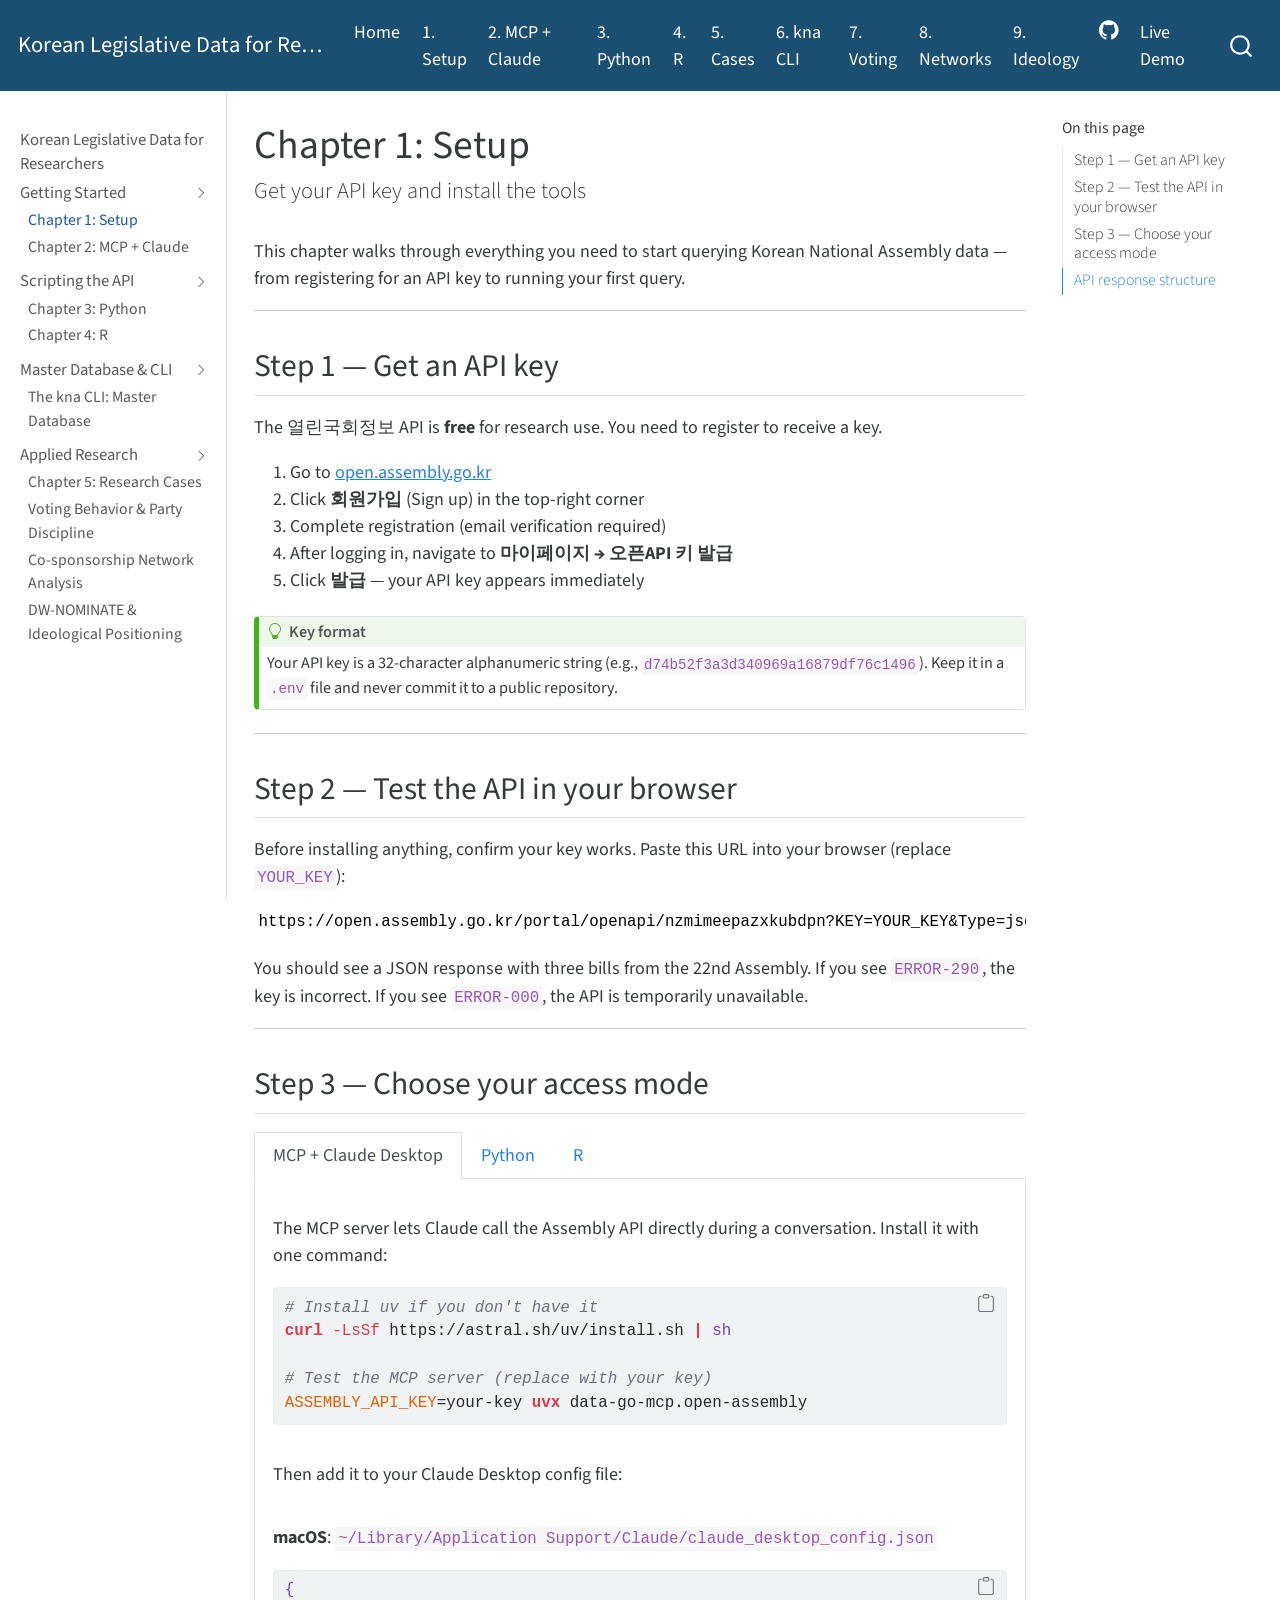
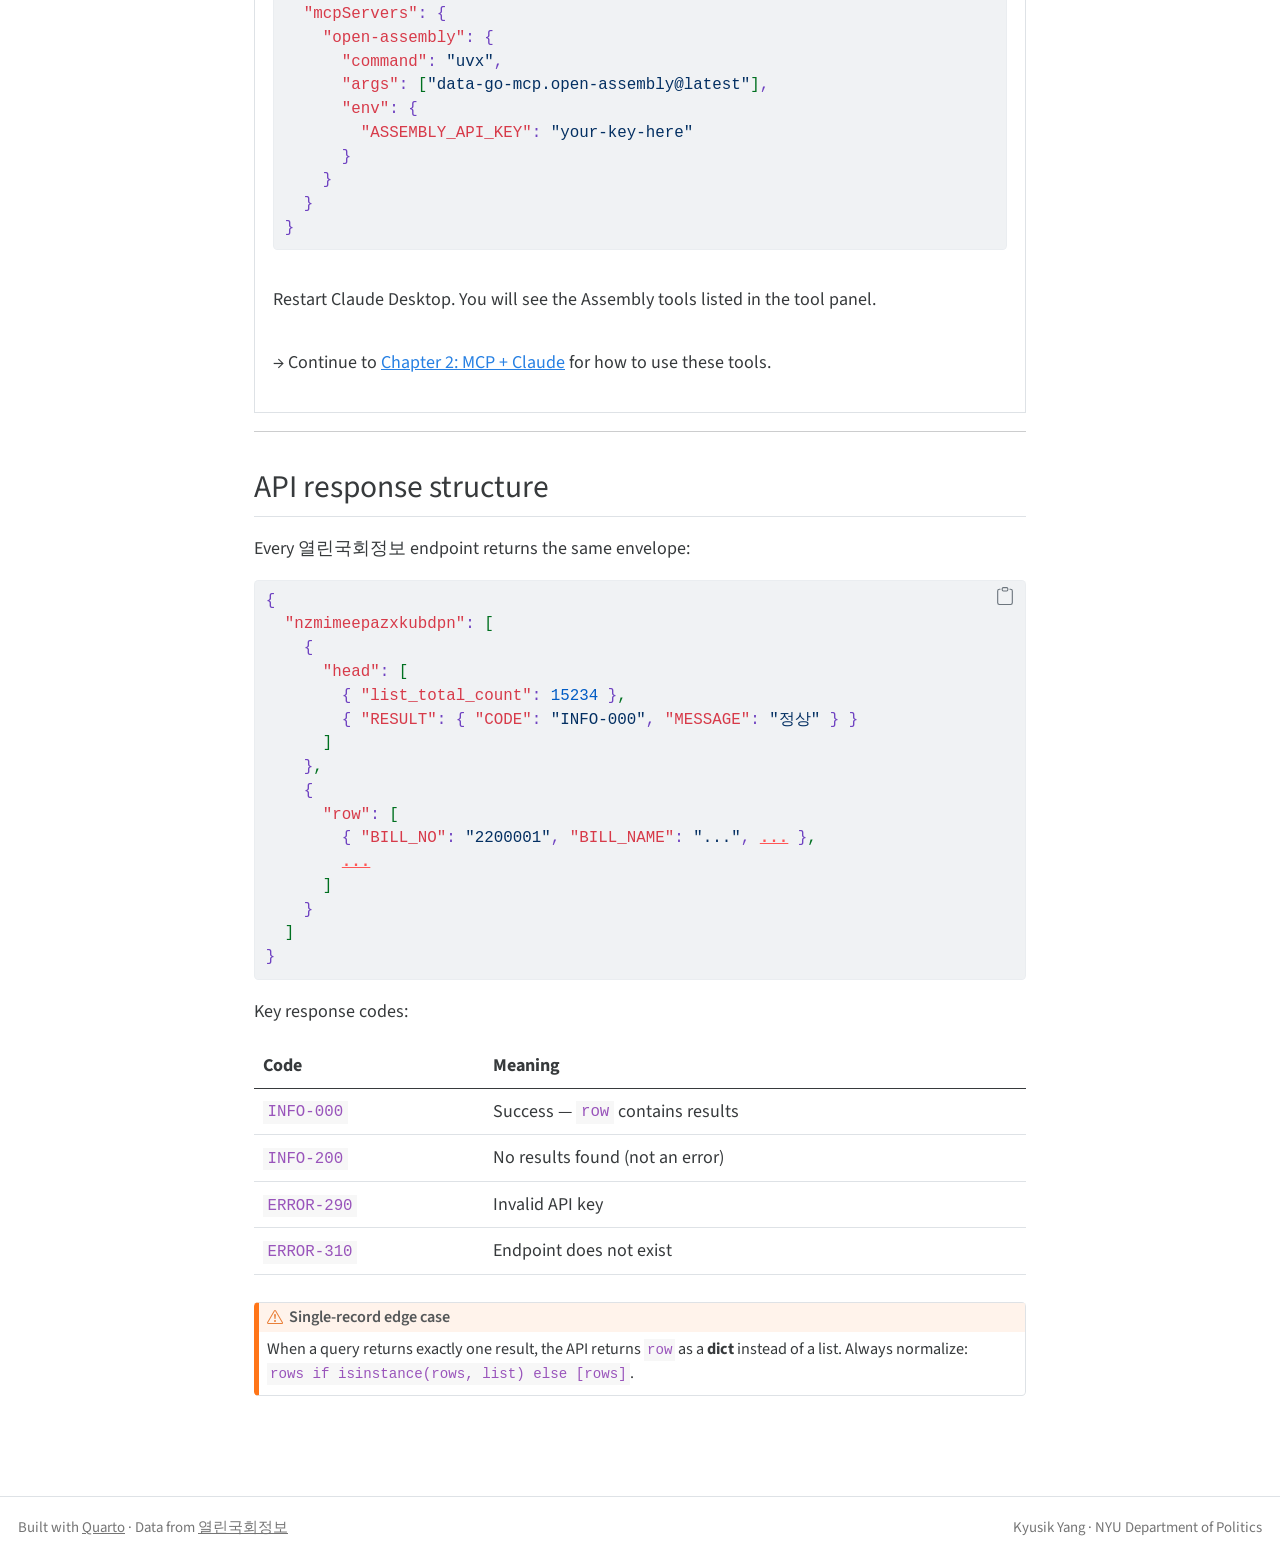
==== commit 53bd54e7: "Add Ch 9: DW-NOMINATE & Ideological Positioning - DW-NOMINATE methodology for Korean context (party " ====
--- a/docs/01-setup.html
+++ b/docs/01-setup.html
@@ -163,6 +163,9 @@
   <li class="nav-item">
     <a class="nav-link" href="./08-network.html">8. Networks</a>
   </li>  
+  <li class="nav-item">
+    <a class="nav-link" href="./09-ideology.html">9. Ideology</a>
+  </li>  
 </ul>
             <ul class="navbar-nav navbar-nav-scroll ms-auto">
   <li class="nav-item compact">
@@ -274,6 +277,11 @@
           <li class="sidebar-item">
   <div class="sidebar-item-container"> 
   <a href="./08-network.html" class="sidebar-item-text sidebar-link">Co-sponsorship Network Analysis</a>
+  </div>
+</li>
+          <li class="sidebar-item">
+  <div class="sidebar-item-container"> 
+  <a href="./09-ideology.html" class="sidebar-item-text sidebar-link">DW-NOMINATE &amp; Ideological Positioning</a>
   </div>
 </li>
       </ul>
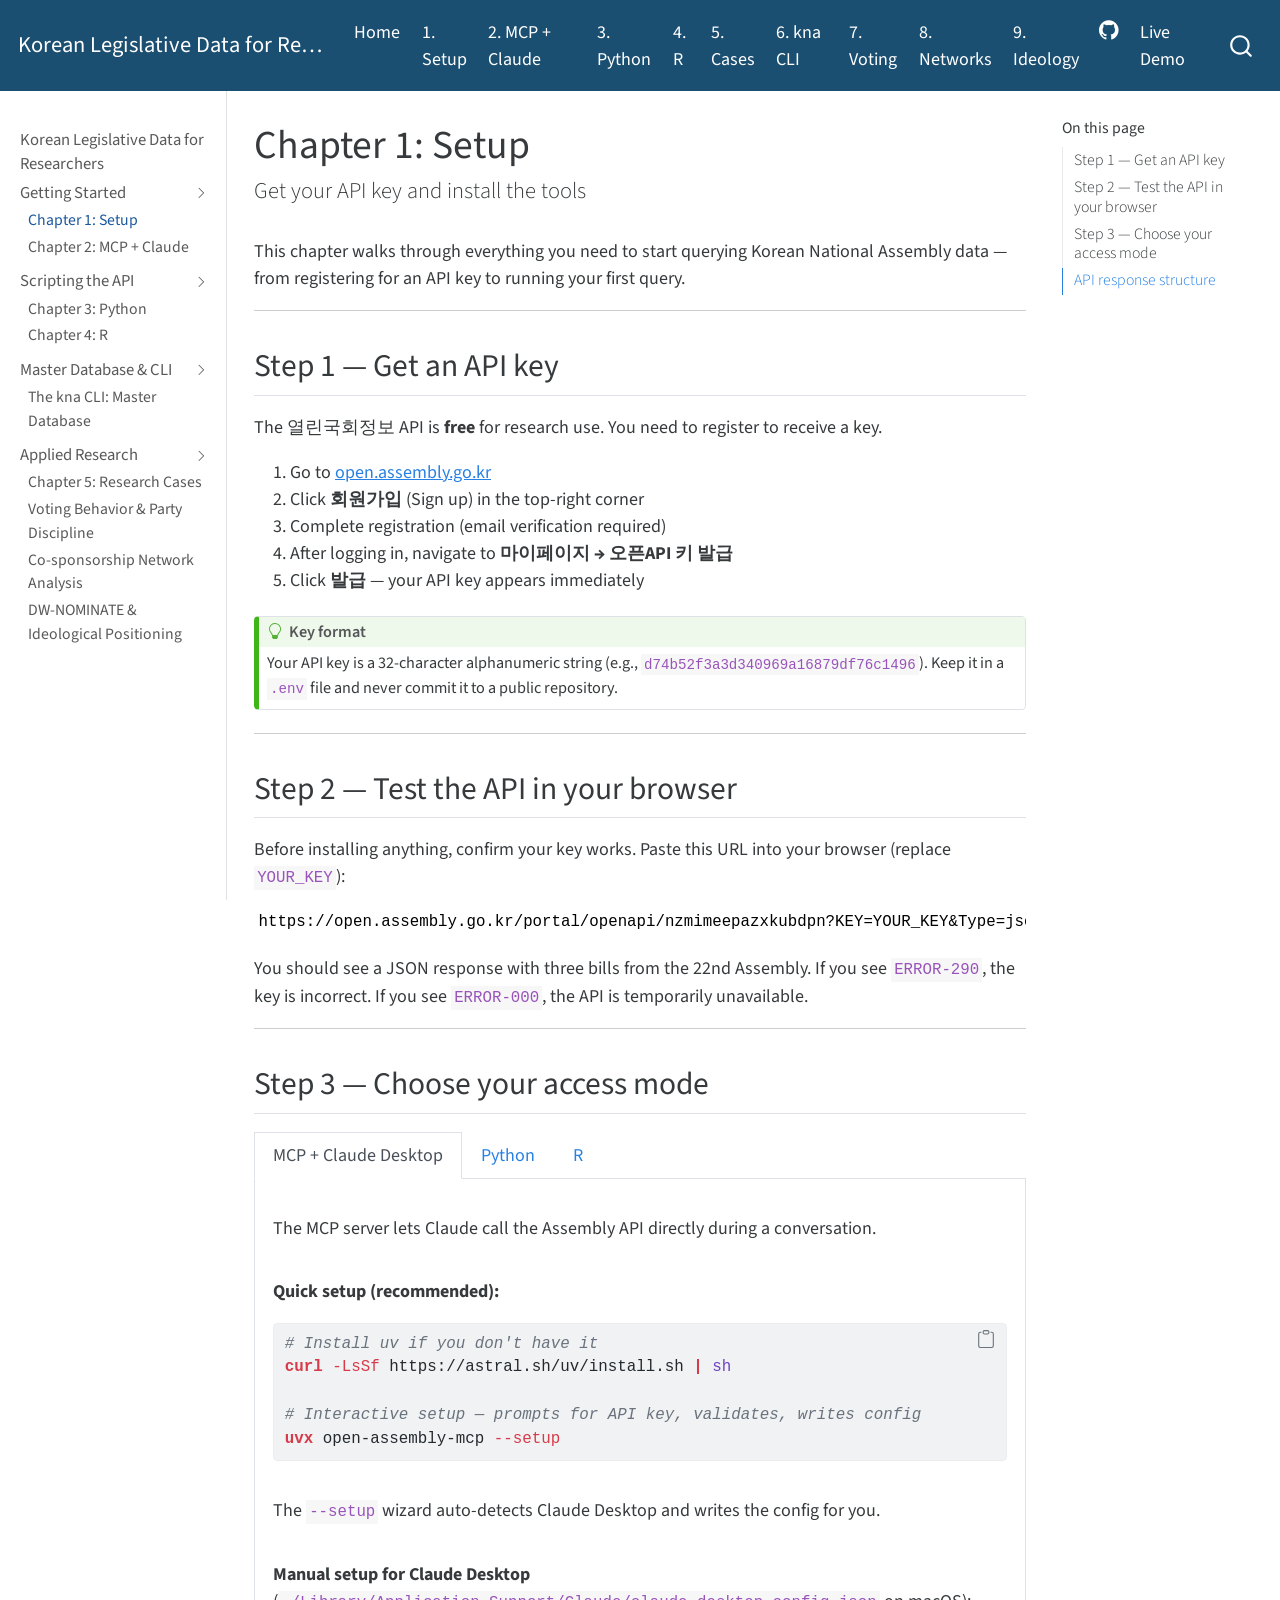
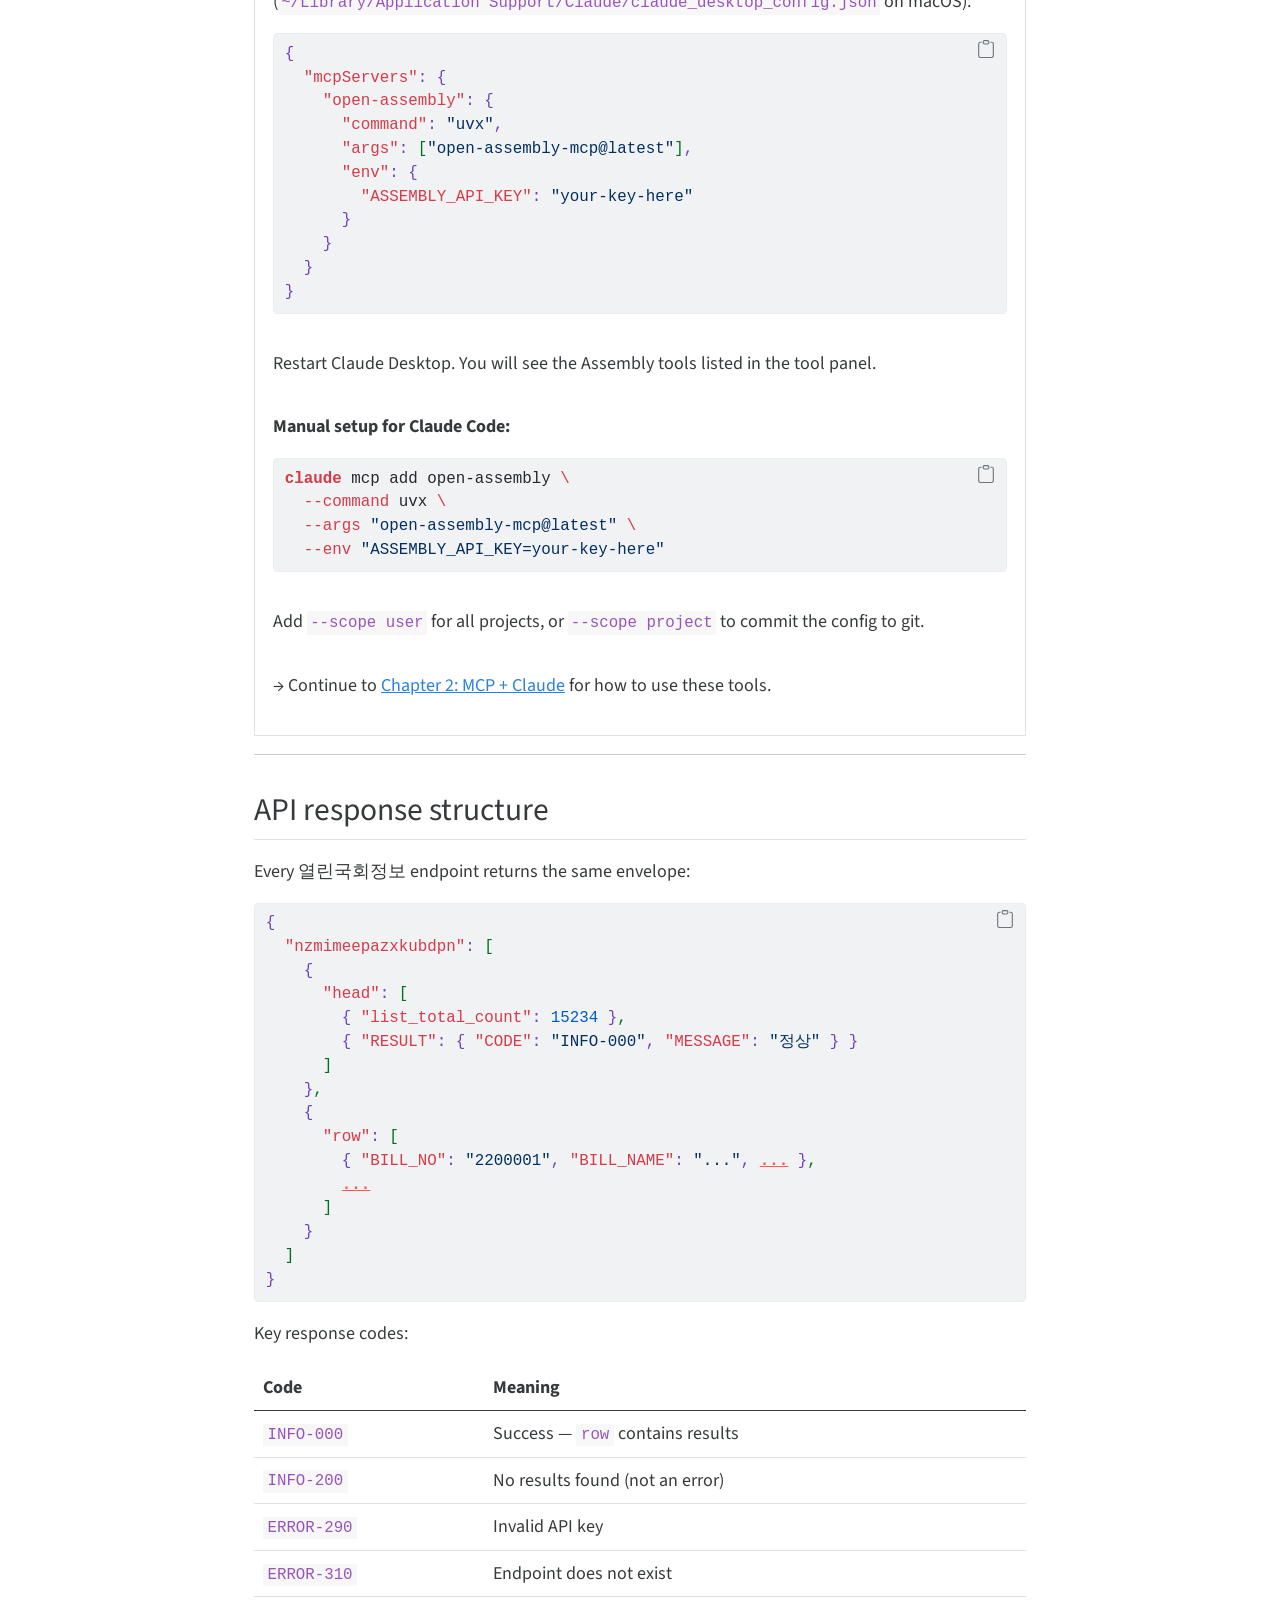
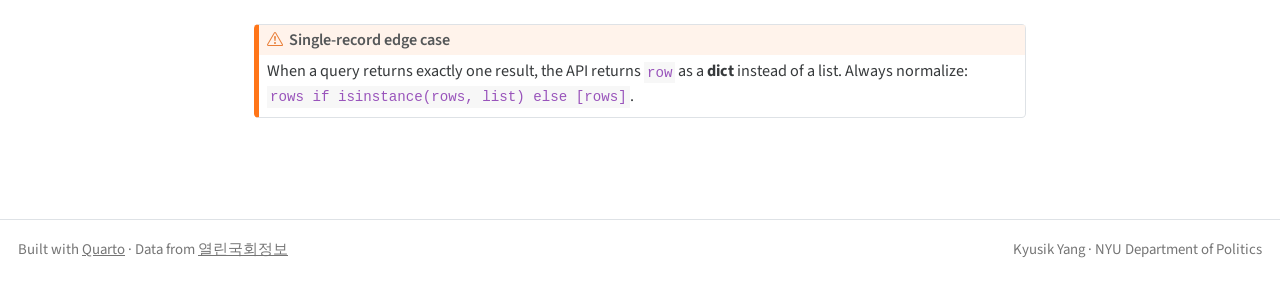
==== commit b66d1d58: "Sync tutorial with kna v0.2.1 and open-assembly-mcp v0.3.1 - Fix MCP package name: data-go-mcp.open-" ====
--- a/docs/01-setup.html
+++ b/docs/01-setup.html
@@ -169,7 +169,7 @@
 </ul>
             <ul class="navbar-nav navbar-nav-scroll ms-auto">
   <li class="nav-item compact">
-    <a class="nav-link" href="https://github.com/kyusik-yang/korean-bill-lifecycle"><i class="bi bi-github" role="img">
+    <a class="nav-link" href="https://github.com/kyusik-yang/kna"><i class="bi bi-github" role="img">
 </i> 
  </a>
   </li>  
@@ -362,19 +362,20 @@
 <ul class="nav nav-tabs" role="tablist"><li class="nav-item" role="presentation"><a class="nav-link active" id="tabset-1-1-tab" data-bs-toggle="tab" data-bs-target="#tabset-1-1" role="tab" aria-controls="tabset-1-1" aria-selected="true">MCP + Claude Desktop</a></li><li class="nav-item" role="presentation"><a class="nav-link" id="tabset-1-2-tab" data-bs-toggle="tab" data-bs-target="#tabset-1-2" role="tab" aria-controls="tabset-1-2" aria-selected="false">Python</a></li><li class="nav-item" role="presentation"><a class="nav-link" id="tabset-1-3-tab" data-bs-toggle="tab" data-bs-target="#tabset-1-3" role="tab" aria-controls="tabset-1-3" aria-selected="false">R</a></li></ul>
 <div class="tab-content">
 <div id="tabset-1-1" class="tab-pane active" role="tabpanel" aria-labelledby="tabset-1-1-tab">
-<p>The MCP server lets Claude call the Assembly API directly during a conversation. Install it with one command:</p>
+<p>The MCP server lets Claude call the Assembly API directly during a conversation.</p>
+<p><strong>Quick setup (recommended):</strong></p>
 <div class="sourceCode" id="cb2"><pre class="sourceCode bash code-with-copy"><code class="sourceCode bash"><span id="cb2-1"><a href="#cb2-1" aria-hidden="true" tabindex="-1"></a><span class="co"># Install uv if you don't have it</span></span>
 <span id="cb2-2"><a href="#cb2-2" aria-hidden="true" tabindex="-1"></a><span class="ex">curl</span> <span class="at">-LsSf</span> https://astral.sh/uv/install.sh <span class="kw">|</span> <span class="fu">sh</span></span>
 <span id="cb2-3"><a href="#cb2-3" aria-hidden="true" tabindex="-1"></a></span>
-<span id="cb2-4"><a href="#cb2-4" aria-hidden="true" tabindex="-1"></a><span class="co"># Test the MCP server (replace with your key)</span></span>
-<span id="cb2-5"><a href="#cb2-5" aria-hidden="true" tabindex="-1"></a><span class="va">ASSEMBLY_API_KEY</span><span class="op">=</span>your-key <span class="ex">uvx</span> data-go-mcp.open-assembly</span></code><button title="Copy to Clipboard" class="code-copy-button"><i class="bi"></i></button></pre></div>
-<p>Then add it to your Claude Desktop config file:</p>
-<p><strong>macOS</strong>: <code>~/Library/Application Support/Claude/claude_desktop_config.json</code></p>
+<span id="cb2-4"><a href="#cb2-4" aria-hidden="true" tabindex="-1"></a><span class="co"># Interactive setup — prompts for API key, validates, writes config</span></span>
+<span id="cb2-5"><a href="#cb2-5" aria-hidden="true" tabindex="-1"></a><span class="ex">uvx</span> open-assembly-mcp <span class="at">--setup</span></span></code><button title="Copy to Clipboard" class="code-copy-button"><i class="bi"></i></button></pre></div>
+<p>The <code>--setup</code> wizard auto-detects Claude Desktop and writes the config for you.</p>
+<p><strong>Manual setup for Claude Desktop</strong> (<code>~/Library/Application Support/Claude/claude_desktop_config.json</code> on macOS):</p>
 <div class="sourceCode" id="cb3"><pre class="sourceCode json code-with-copy"><code class="sourceCode json"><span id="cb3-1"><a href="#cb3-1" aria-hidden="true" tabindex="-1"></a><span class="fu">{</span></span>
 <span id="cb3-2"><a href="#cb3-2" aria-hidden="true" tabindex="-1"></a>  <span class="dt">"mcpServers"</span><span class="fu">:</span> <span class="fu">{</span></span>
 <span id="cb3-3"><a href="#cb3-3" aria-hidden="true" tabindex="-1"></a>    <span class="dt">"open-assembly"</span><span class="fu">:</span> <span class="fu">{</span></span>
 <span id="cb3-4"><a href="#cb3-4" aria-hidden="true" tabindex="-1"></a>      <span class="dt">"command"</span><span class="fu">:</span> <span class="st">"uvx"</span><span class="fu">,</span></span>
-<span id="cb3-5"><a href="#cb3-5" aria-hidden="true" tabindex="-1"></a>      <span class="dt">"args"</span><span class="fu">:</span> <span class="ot">[</span><span class="st">"data-go-mcp.open-assembly@latest"</span><span class="ot">]</span><span class="fu">,</span></span>
+<span id="cb3-5"><a href="#cb3-5" aria-hidden="true" tabindex="-1"></a>      <span class="dt">"args"</span><span class="fu">:</span> <span class="ot">[</span><span class="st">"open-assembly-mcp@latest"</span><span class="ot">]</span><span class="fu">,</span></span>
 <span id="cb3-6"><a href="#cb3-6" aria-hidden="true" tabindex="-1"></a>      <span class="dt">"env"</span><span class="fu">:</span> <span class="fu">{</span></span>
 <span id="cb3-7"><a href="#cb3-7" aria-hidden="true" tabindex="-1"></a>        <span class="dt">"ASSEMBLY_API_KEY"</span><span class="fu">:</span> <span class="st">"your-key-here"</span></span>
 <span id="cb3-8"><a href="#cb3-8" aria-hidden="true" tabindex="-1"></a>      <span class="fu">}</span></span>
@@ -382,48 +383,54 @@
 <span id="cb3-10"><a href="#cb3-10" aria-hidden="true" tabindex="-1"></a>  <span class="fu">}</span></span>
 <span id="cb3-11"><a href="#cb3-11" aria-hidden="true" tabindex="-1"></a><span class="fu">}</span></span></code><button title="Copy to Clipboard" class="code-copy-button"><i class="bi"></i></button></pre></div>
 <p>Restart Claude Desktop. You will see the Assembly tools listed in the tool panel.</p>
+<p><strong>Manual setup for Claude Code:</strong></p>
+<div class="sourceCode" id="cb4"><pre class="sourceCode bash code-with-copy"><code class="sourceCode bash"><span id="cb4-1"><a href="#cb4-1" aria-hidden="true" tabindex="-1"></a><span class="ex">claude</span> mcp add open-assembly <span class="dt">\</span></span>
+<span id="cb4-2"><a href="#cb4-2" aria-hidden="true" tabindex="-1"></a>  <span class="at">--command</span> uvx <span class="dt">\</span></span>
+<span id="cb4-3"><a href="#cb4-3" aria-hidden="true" tabindex="-1"></a>  <span class="at">--args</span> <span class="st">"open-assembly-mcp@latest"</span> <span class="dt">\</span></span>
+<span id="cb4-4"><a href="#cb4-4" aria-hidden="true" tabindex="-1"></a>  <span class="at">--env</span> <span class="st">"ASSEMBLY_API_KEY=your-key-here"</span></span></code><button title="Copy to Clipboard" class="code-copy-button"><i class="bi"></i></button></pre></div>
+<p>Add <code>--scope user</code> for all projects, or <code>--scope project</code> to commit the config to git.</p>
 <p>→ Continue to <a href="./02-mcp.html">Chapter 2: MCP + Claude</a> for how to use these tools.</p>
 </div>
 <div id="tabset-1-2" class="tab-pane" role="tabpanel" aria-labelledby="tabset-1-2-tab">
-<div class="sourceCode" id="cb4"><pre class="sourceCode bash code-with-copy"><code class="sourceCode bash"><span id="cb4-1"><a href="#cb4-1" aria-hidden="true" tabindex="-1"></a><span class="ex">pip</span> install httpx python-dotenv</span></code><button title="Copy to Clipboard" class="code-copy-button"><i class="bi"></i></button></pre></div>
+<div class="sourceCode" id="cb5"><pre class="sourceCode bash code-with-copy"><code class="sourceCode bash"><span id="cb5-1"><a href="#cb5-1" aria-hidden="true" tabindex="-1"></a><span class="ex">pip</span> install httpx python-dotenv</span></code><button title="Copy to Clipboard" class="code-copy-button"><i class="bi"></i></button></pre></div>
 <p>Create a <code>.env</code> file in your project directory:</p>
 <pre><code>ASSEMBLY_API_KEY=your-key-here</code></pre>
 <p>Test with a quick script:</p>
-<div class="sourceCode" id="cb6"><pre class="sourceCode python code-with-copy"><code class="sourceCode python"><span id="cb6-1"><a href="#cb6-1" aria-hidden="true" tabindex="-1"></a><span class="im">import</span> httpx, os</span>
-<span id="cb6-2"><a href="#cb6-2" aria-hidden="true" tabindex="-1"></a><span class="im">from</span> dotenv <span class="im">import</span> load_dotenv</span>
-<span id="cb6-3"><a href="#cb6-3" aria-hidden="true" tabindex="-1"></a></span>
-<span id="cb6-4"><a href="#cb6-4" aria-hidden="true" tabindex="-1"></a>load_dotenv()</span>
-<span id="cb6-5"><a href="#cb6-5" aria-hidden="true" tabindex="-1"></a></span>
-<span id="cb6-6"><a href="#cb6-6" aria-hidden="true" tabindex="-1"></a>resp <span class="op">=</span> httpx.get(</span>
-<span id="cb6-7"><a href="#cb6-7" aria-hidden="true" tabindex="-1"></a>    <span class="st">"https://open.assembly.go.kr/portal/openapi/nzmimeepazxkubdpn"</span>,</span>
-<span id="cb6-8"><a href="#cb6-8" aria-hidden="true" tabindex="-1"></a>    params<span class="op">=</span>{</span>
-<span id="cb6-9"><a href="#cb6-9" aria-hidden="true" tabindex="-1"></a>        <span class="st">"KEY"</span>: os.getenv(<span class="st">"ASSEMBLY_API_KEY"</span>),</span>
-<span id="cb6-10"><a href="#cb6-10" aria-hidden="true" tabindex="-1"></a>        <span class="st">"Type"</span>: <span class="st">"json"</span>,</span>
-<span id="cb6-11"><a href="#cb6-11" aria-hidden="true" tabindex="-1"></a>        <span class="st">"AGE"</span>: <span class="st">"22"</span>,</span>
-<span id="cb6-12"><a href="#cb6-12" aria-hidden="true" tabindex="-1"></a>        <span class="st">"pSize"</span>: <span class="st">"3"</span>,</span>
-<span id="cb6-13"><a href="#cb6-13" aria-hidden="true" tabindex="-1"></a>    }</span>
-<span id="cb6-14"><a href="#cb6-14" aria-hidden="true" tabindex="-1"></a>)</span>
-<span id="cb6-15"><a href="#cb6-15" aria-hidden="true" tabindex="-1"></a><span class="bu">print</span>(resp.json())</span></code><button title="Copy to Clipboard" class="code-copy-button"><i class="bi"></i></button></pre></div>
+<div class="sourceCode" id="cb7"><pre class="sourceCode python code-with-copy"><code class="sourceCode python"><span id="cb7-1"><a href="#cb7-1" aria-hidden="true" tabindex="-1"></a><span class="im">import</span> httpx, os</span>
+<span id="cb7-2"><a href="#cb7-2" aria-hidden="true" tabindex="-1"></a><span class="im">from</span> dotenv <span class="im">import</span> load_dotenv</span>
+<span id="cb7-3"><a href="#cb7-3" aria-hidden="true" tabindex="-1"></a></span>
+<span id="cb7-4"><a href="#cb7-4" aria-hidden="true" tabindex="-1"></a>load_dotenv()</span>
+<span id="cb7-5"><a href="#cb7-5" aria-hidden="true" tabindex="-1"></a></span>
+<span id="cb7-6"><a href="#cb7-6" aria-hidden="true" tabindex="-1"></a>resp <span class="op">=</span> httpx.get(</span>
+<span id="cb7-7"><a href="#cb7-7" aria-hidden="true" tabindex="-1"></a>    <span class="st">"https://open.assembly.go.kr/portal/openapi/nzmimeepazxkubdpn"</span>,</span>
+<span id="cb7-8"><a href="#cb7-8" aria-hidden="true" tabindex="-1"></a>    params<span class="op">=</span>{</span>
+<span id="cb7-9"><a href="#cb7-9" aria-hidden="true" tabindex="-1"></a>        <span class="st">"KEY"</span>: os.getenv(<span class="st">"ASSEMBLY_API_KEY"</span>),</span>
+<span id="cb7-10"><a href="#cb7-10" aria-hidden="true" tabindex="-1"></a>        <span class="st">"Type"</span>: <span class="st">"json"</span>,</span>
+<span id="cb7-11"><a href="#cb7-11" aria-hidden="true" tabindex="-1"></a>        <span class="st">"AGE"</span>: <span class="st">"22"</span>,</span>
+<span id="cb7-12"><a href="#cb7-12" aria-hidden="true" tabindex="-1"></a>        <span class="st">"pSize"</span>: <span class="st">"3"</span>,</span>
+<span id="cb7-13"><a href="#cb7-13" aria-hidden="true" tabindex="-1"></a>    }</span>
+<span id="cb7-14"><a href="#cb7-14" aria-hidden="true" tabindex="-1"></a>)</span>
+<span id="cb7-15"><a href="#cb7-15" aria-hidden="true" tabindex="-1"></a><span class="bu">print</span>(resp.json())</span></code><button title="Copy to Clipboard" class="code-copy-button"><i class="bi"></i></button></pre></div>
 <p>→ Continue to <a href="./03-python.html">Chapter 3: Python</a> for a full async client.</p>
 </div>
 <div id="tabset-1-3" class="tab-pane" role="tabpanel" aria-labelledby="tabset-1-3-tab">
-<div class="sourceCode" id="cb7"><pre class="sourceCode r code-with-copy"><code class="sourceCode r"><span id="cb7-1"><a href="#cb7-1" aria-hidden="true" tabindex="-1"></a><span class="fu">install.packages</span>(<span class="fu">c</span>(<span class="st">"httr2"</span>, <span class="st">"jsonlite"</span>, <span class="st">"tidyverse"</span>))</span></code><button title="Copy to Clipboard" class="code-copy-button"><i class="bi"></i></button></pre></div>
+<div class="sourceCode" id="cb8"><pre class="sourceCode r code-with-copy"><code class="sourceCode r"><span id="cb8-1"><a href="#cb8-1" aria-hidden="true" tabindex="-1"></a><span class="fu">install.packages</span>(<span class="fu">c</span>(<span class="st">"httr2"</span>, <span class="st">"jsonlite"</span>, <span class="st">"tidyverse"</span>))</span></code><button title="Copy to Clipboard" class="code-copy-button"><i class="bi"></i></button></pre></div>
 <p>Create a <code>.Renviron</code> file in your home directory:</p>
 <pre><code>ASSEMBLY_API_KEY=your-key-here</code></pre>
 <p>Reload R or run <code>readRenviron("~/.Renviron")</code>, then test:</p>
-<div class="sourceCode" id="cb9"><pre class="sourceCode r code-with-copy"><code class="sourceCode r"><span id="cb9-1"><a href="#cb9-1" aria-hidden="true" tabindex="-1"></a><span class="fu">library</span>(httr2)</span>
-<span id="cb9-2"><a href="#cb9-2" aria-hidden="true" tabindex="-1"></a></span>
-<span id="cb9-3"><a href="#cb9-3" aria-hidden="true" tabindex="-1"></a>resp <span class="ot">&lt;-</span> <span class="fu">request</span>(<span class="st">"https://open.assembly.go.kr/portal/openapi/nzmimeepazxkubdpn"</span>) <span class="sc">|&gt;</span></span>
-<span id="cb9-4"><a href="#cb9-4" aria-hidden="true" tabindex="-1"></a>  <span class="fu">req_url_query</span>(</span>
-<span id="cb9-5"><a href="#cb9-5" aria-hidden="true" tabindex="-1"></a>    <span class="at">KEY    =</span> <span class="fu">Sys.getenv</span>(<span class="st">"ASSEMBLY_API_KEY"</span>),</span>
-<span id="cb9-6"><a href="#cb9-6" aria-hidden="true" tabindex="-1"></a>    <span class="at">Type   =</span> <span class="st">"json"</span>,</span>
-<span id="cb9-7"><a href="#cb9-7" aria-hidden="true" tabindex="-1"></a>    <span class="at">AGE    =</span> <span class="st">"22"</span>,</span>
-<span id="cb9-8"><a href="#cb9-8" aria-hidden="true" tabindex="-1"></a>    <span class="at">pSize  =</span> <span class="st">"3"</span></span>
-<span id="cb9-9"><a href="#cb9-9" aria-hidden="true" tabindex="-1"></a>  ) <span class="sc">|&gt;</span></span>
-<span id="cb9-10"><a href="#cb9-10" aria-hidden="true" tabindex="-1"></a>  <span class="fu">req_perform</span>() <span class="sc">|&gt;</span></span>
-<span id="cb9-11"><a href="#cb9-11" aria-hidden="true" tabindex="-1"></a>  <span class="fu">resp_body_json</span>()</span>
-<span id="cb9-12"><a href="#cb9-12" aria-hidden="true" tabindex="-1"></a></span>
-<span id="cb9-13"><a href="#cb9-13" aria-hidden="true" tabindex="-1"></a><span class="fu">str</span>(resp, <span class="at">max.level =</span> <span class="dv">2</span>)</span></code><button title="Copy to Clipboard" class="code-copy-button"><i class="bi"></i></button></pre></div>
+<div class="sourceCode" id="cb10"><pre class="sourceCode r code-with-copy"><code class="sourceCode r"><span id="cb10-1"><a href="#cb10-1" aria-hidden="true" tabindex="-1"></a><span class="fu">library</span>(httr2)</span>
+<span id="cb10-2"><a href="#cb10-2" aria-hidden="true" tabindex="-1"></a></span>
+<span id="cb10-3"><a href="#cb10-3" aria-hidden="true" tabindex="-1"></a>resp <span class="ot">&lt;-</span> <span class="fu">request</span>(<span class="st">"https://open.assembly.go.kr/portal/openapi/nzmimeepazxkubdpn"</span>) <span class="sc">|&gt;</span></span>
+<span id="cb10-4"><a href="#cb10-4" aria-hidden="true" tabindex="-1"></a>  <span class="fu">req_url_query</span>(</span>
+<span id="cb10-5"><a href="#cb10-5" aria-hidden="true" tabindex="-1"></a>    <span class="at">KEY    =</span> <span class="fu">Sys.getenv</span>(<span class="st">"ASSEMBLY_API_KEY"</span>),</span>
+<span id="cb10-6"><a href="#cb10-6" aria-hidden="true" tabindex="-1"></a>    <span class="at">Type   =</span> <span class="st">"json"</span>,</span>
+<span id="cb10-7"><a href="#cb10-7" aria-hidden="true" tabindex="-1"></a>    <span class="at">AGE    =</span> <span class="st">"22"</span>,</span>
+<span id="cb10-8"><a href="#cb10-8" aria-hidden="true" tabindex="-1"></a>    <span class="at">pSize  =</span> <span class="st">"3"</span></span>
+<span id="cb10-9"><a href="#cb10-9" aria-hidden="true" tabindex="-1"></a>  ) <span class="sc">|&gt;</span></span>
+<span id="cb10-10"><a href="#cb10-10" aria-hidden="true" tabindex="-1"></a>  <span class="fu">req_perform</span>() <span class="sc">|&gt;</span></span>
+<span id="cb10-11"><a href="#cb10-11" aria-hidden="true" tabindex="-1"></a>  <span class="fu">resp_body_json</span>()</span>
+<span id="cb10-12"><a href="#cb10-12" aria-hidden="true" tabindex="-1"></a></span>
+<span id="cb10-13"><a href="#cb10-13" aria-hidden="true" tabindex="-1"></a><span class="fu">str</span>(resp, <span class="at">max.level =</span> <span class="dv">2</span>)</span></code><button title="Copy to Clipboard" class="code-copy-button"><i class="bi"></i></button></pre></div>
 <p>→ Continue to <a href="./04-r.html">Chapter 4: R</a> for a full tidy workflow.</p>
 </div>
 </div>
@@ -433,22 +440,22 @@
 <section id="api-response-structure" class="level2">
 <h2 class="anchored" data-anchor-id="api-response-structure">API response structure</h2>
 <p>Every 열린국회정보 endpoint returns the same envelope:</p>
-<div class="sourceCode" id="cb10"><pre class="sourceCode json code-with-copy"><code class="sourceCode json"><span id="cb10-1"><a href="#cb10-1" aria-hidden="true" tabindex="-1"></a><span class="fu">{</span></span>
-<span id="cb10-2"><a href="#cb10-2" aria-hidden="true" tabindex="-1"></a>  <span class="dt">"nzmimeepazxkubdpn"</span><span class="fu">:</span> <span class="ot">[</span></span>
-<span id="cb10-3"><a href="#cb10-3" aria-hidden="true" tabindex="-1"></a>    <span class="fu">{</span></span>
-<span id="cb10-4"><a href="#cb10-4" aria-hidden="true" tabindex="-1"></a>      <span class="dt">"head"</span><span class="fu">:</span> <span class="ot">[</span></span>
-<span id="cb10-5"><a href="#cb10-5" aria-hidden="true" tabindex="-1"></a>        <span class="fu">{</span> <span class="dt">"list_total_count"</span><span class="fu">:</span> <span class="dv">15234</span> <span class="fu">}</span><span class="ot">,</span></span>
-<span id="cb10-6"><a href="#cb10-6" aria-hidden="true" tabindex="-1"></a>        <span class="fu">{</span> <span class="dt">"RESULT"</span><span class="fu">:</span> <span class="fu">{</span> <span class="dt">"CODE"</span><span class="fu">:</span> <span class="st">"INFO-000"</span><span class="fu">,</span> <span class="dt">"MESSAGE"</span><span class="fu">:</span> <span class="st">"정상"</span> <span class="fu">}</span> <span class="fu">}</span></span>
-<span id="cb10-7"><a href="#cb10-7" aria-hidden="true" tabindex="-1"></a>      <span class="ot">]</span></span>
-<span id="cb10-8"><a href="#cb10-8" aria-hidden="true" tabindex="-1"></a>    <span class="fu">}</span><span class="ot">,</span></span>
-<span id="cb10-9"><a href="#cb10-9" aria-hidden="true" tabindex="-1"></a>    <span class="fu">{</span></span>
-<span id="cb10-10"><a href="#cb10-10" aria-hidden="true" tabindex="-1"></a>      <span class="dt">"row"</span><span class="fu">:</span> <span class="ot">[</span></span>
-<span id="cb10-11"><a href="#cb10-11" aria-hidden="true" tabindex="-1"></a>        <span class="fu">{</span> <span class="dt">"BILL_NO"</span><span class="fu">:</span> <span class="st">"2200001"</span><span class="fu">,</span> <span class="dt">"BILL_NAME"</span><span class="fu">:</span> <span class="st">"..."</span><span class="fu">,</span> <span class="er">...</span> <span class="fu">}</span><span class="ot">,</span></span>
-<span id="cb10-12"><a href="#cb10-12" aria-hidden="true" tabindex="-1"></a>        <span class="er">...</span></span>
-<span id="cb10-13"><a href="#cb10-13" aria-hidden="true" tabindex="-1"></a>      <span class="ot">]</span></span>
-<span id="cb10-14"><a href="#cb10-14" aria-hidden="true" tabindex="-1"></a>    <span class="fu">}</span></span>
-<span id="cb10-15"><a href="#cb10-15" aria-hidden="true" tabindex="-1"></a>  <span class="ot">]</span></span>
-<span id="cb10-16"><a href="#cb10-16" aria-hidden="true" tabindex="-1"></a><span class="fu">}</span></span></code><button title="Copy to Clipboard" class="code-copy-button"><i class="bi"></i></button></pre></div>
+<div class="sourceCode" id="cb11"><pre class="sourceCode json code-with-copy"><code class="sourceCode json"><span id="cb11-1"><a href="#cb11-1" aria-hidden="true" tabindex="-1"></a><span class="fu">{</span></span>
+<span id="cb11-2"><a href="#cb11-2" aria-hidden="true" tabindex="-1"></a>  <span class="dt">"nzmimeepazxkubdpn"</span><span class="fu">:</span> <span class="ot">[</span></span>
+<span id="cb11-3"><a href="#cb11-3" aria-hidden="true" tabindex="-1"></a>    <span class="fu">{</span></span>
+<span id="cb11-4"><a href="#cb11-4" aria-hidden="true" tabindex="-1"></a>      <span class="dt">"head"</span><span class="fu">:</span> <span class="ot">[</span></span>
+<span id="cb11-5"><a href="#cb11-5" aria-hidden="true" tabindex="-1"></a>        <span class="fu">{</span> <span class="dt">"list_total_count"</span><span class="fu">:</span> <span class="dv">15234</span> <span class="fu">}</span><span class="ot">,</span></span>
+<span id="cb11-6"><a href="#cb11-6" aria-hidden="true" tabindex="-1"></a>        <span class="fu">{</span> <span class="dt">"RESULT"</span><span class="fu">:</span> <span class="fu">{</span> <span class="dt">"CODE"</span><span class="fu">:</span> <span class="st">"INFO-000"</span><span class="fu">,</span> <span class="dt">"MESSAGE"</span><span class="fu">:</span> <span class="st">"정상"</span> <span class="fu">}</span> <span class="fu">}</span></span>
+<span id="cb11-7"><a href="#cb11-7" aria-hidden="true" tabindex="-1"></a>      <span class="ot">]</span></span>
+<span id="cb11-8"><a href="#cb11-8" aria-hidden="true" tabindex="-1"></a>    <span class="fu">}</span><span class="ot">,</span></span>
+<span id="cb11-9"><a href="#cb11-9" aria-hidden="true" tabindex="-1"></a>    <span class="fu">{</span></span>
+<span id="cb11-10"><a href="#cb11-10" aria-hidden="true" tabindex="-1"></a>      <span class="dt">"row"</span><span class="fu">:</span> <span class="ot">[</span></span>
+<span id="cb11-11"><a href="#cb11-11" aria-hidden="true" tabindex="-1"></a>        <span class="fu">{</span> <span class="dt">"BILL_NO"</span><span class="fu">:</span> <span class="st">"2200001"</span><span class="fu">,</span> <span class="dt">"BILL_NAME"</span><span class="fu">:</span> <span class="st">"..."</span><span class="fu">,</span> <span class="er">...</span> <span class="fu">}</span><span class="ot">,</span></span>
+<span id="cb11-12"><a href="#cb11-12" aria-hidden="true" tabindex="-1"></a>        <span class="er">...</span></span>
+<span id="cb11-13"><a href="#cb11-13" aria-hidden="true" tabindex="-1"></a>      <span class="ot">]</span></span>
+<span id="cb11-14"><a href="#cb11-14" aria-hidden="true" tabindex="-1"></a>    <span class="fu">}</span></span>
+<span id="cb11-15"><a href="#cb11-15" aria-hidden="true" tabindex="-1"></a>  <span class="ot">]</span></span>
+<span id="cb11-16"><a href="#cb11-16" aria-hidden="true" tabindex="-1"></a><span class="fu">}</span></span></code><button title="Copy to Clipboard" class="code-copy-button"><i class="bi"></i></button></pre></div>
 <p>Key response codes:</p>
 <table class="table">
 <thead>
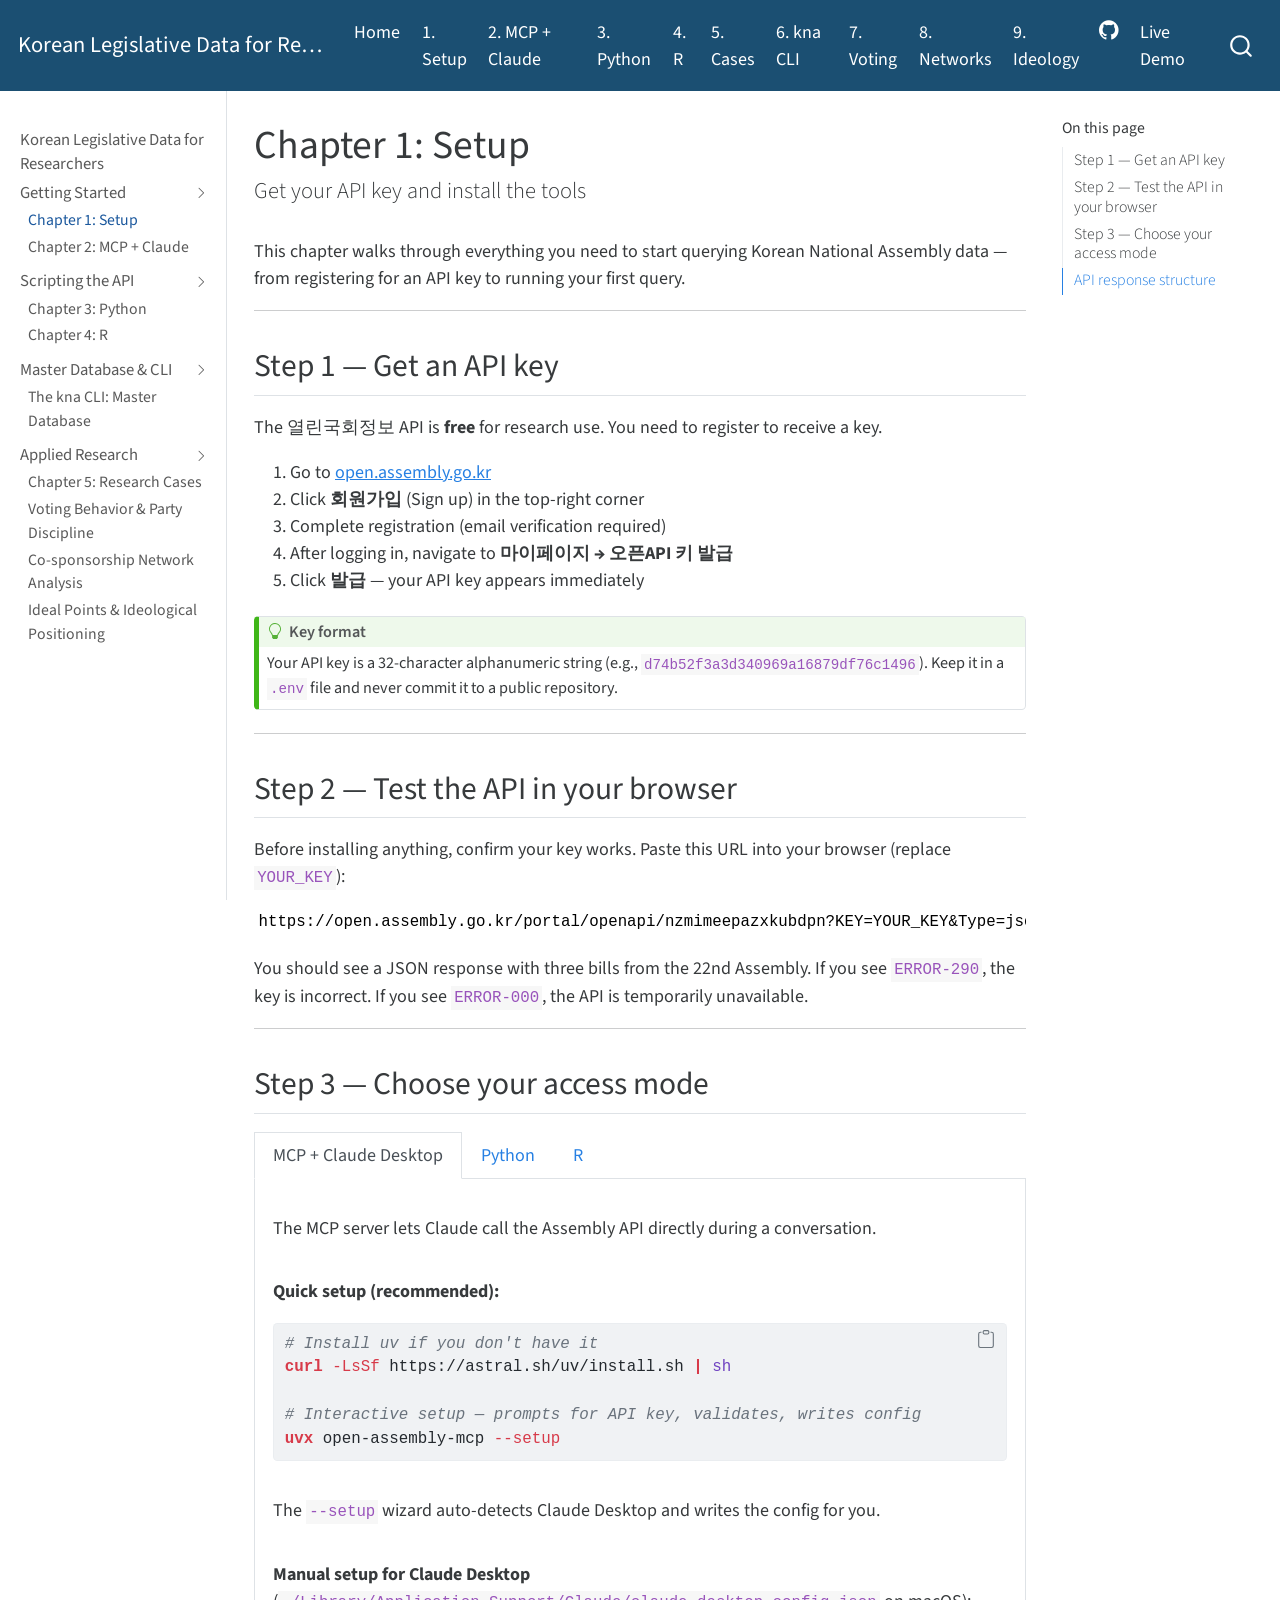
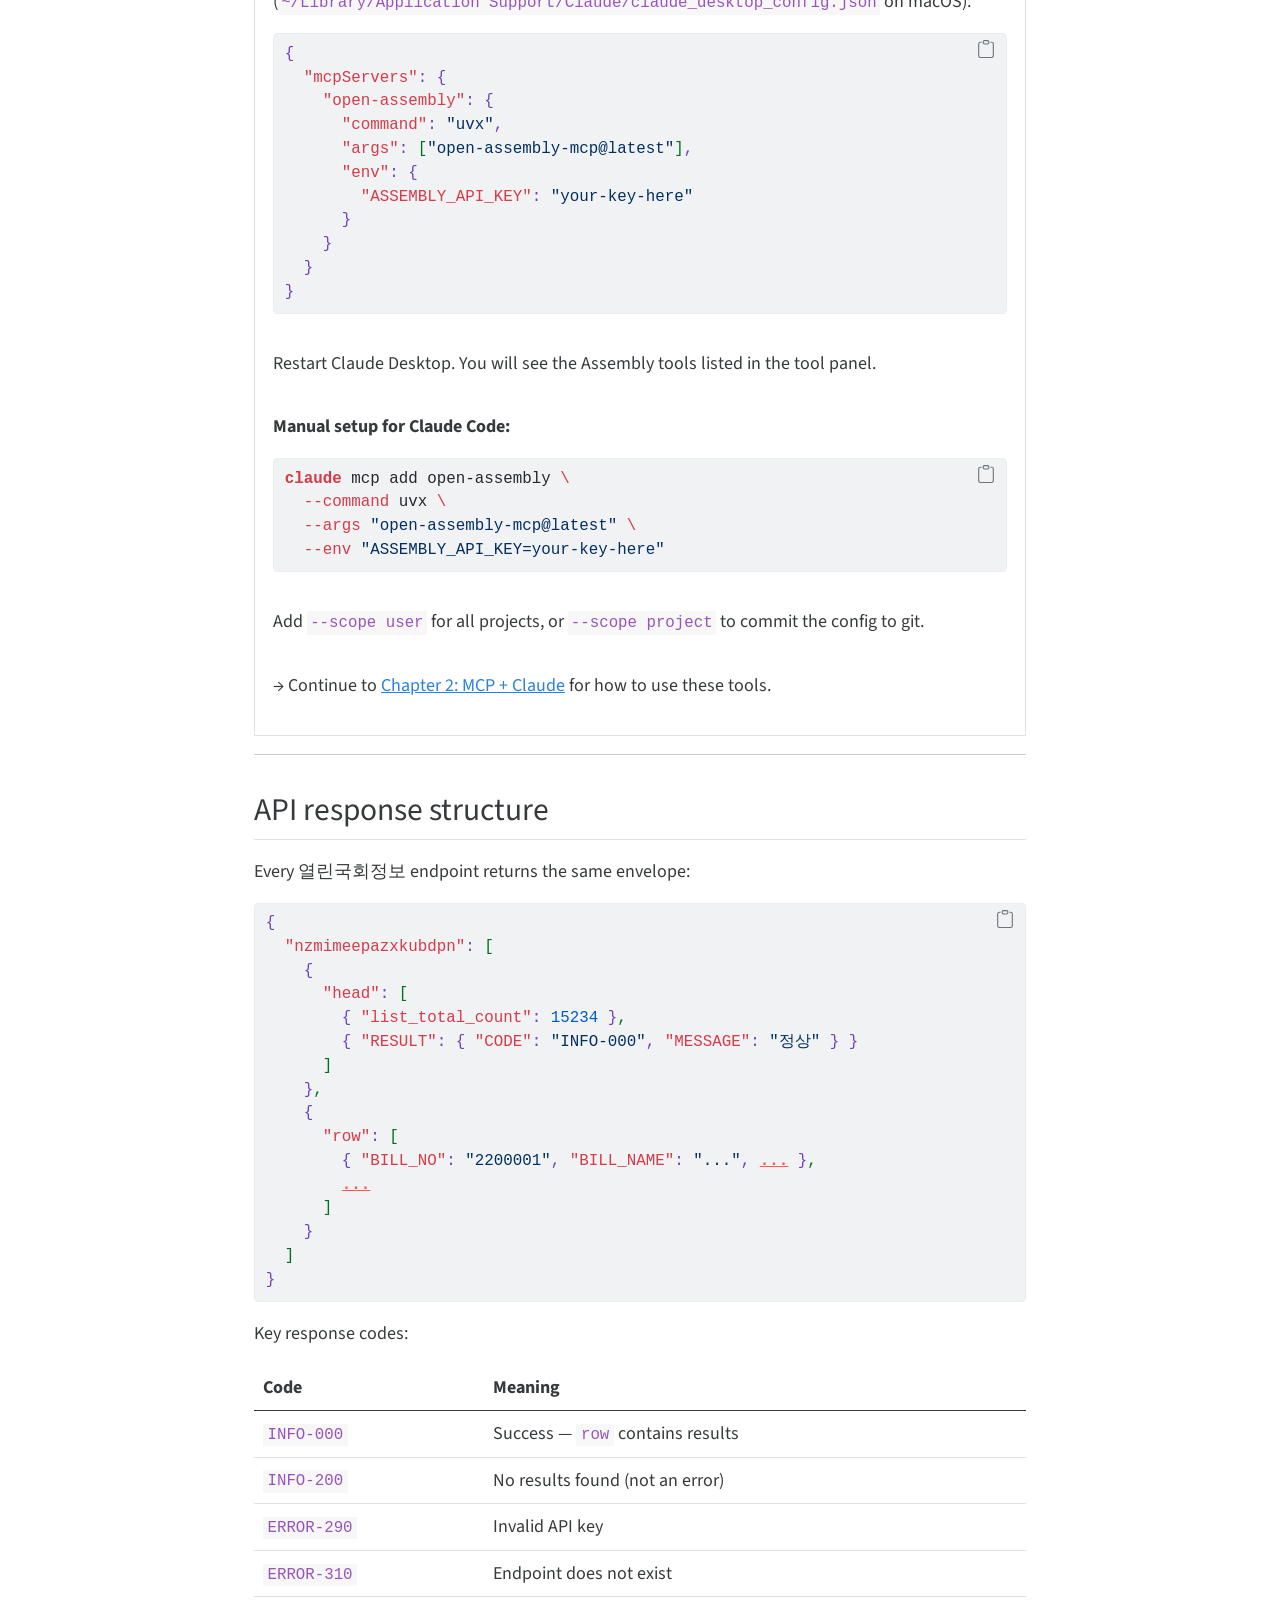
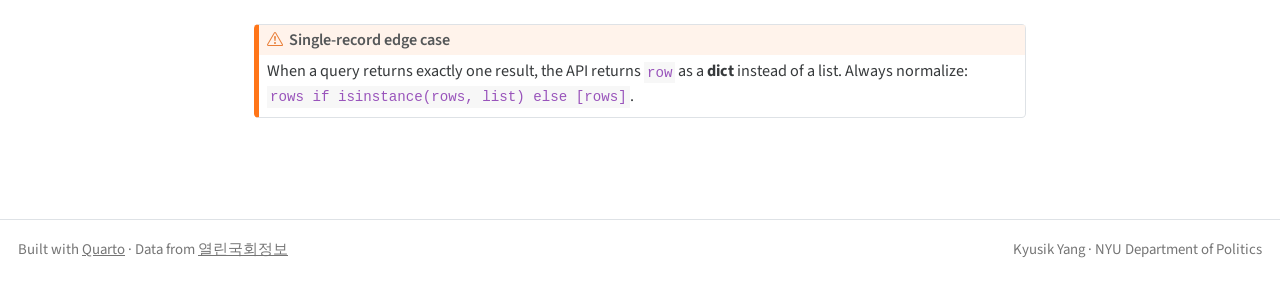
==== commit 05cc1d15: "Update kna chapters to kna 0.7.0 Chapters 06-09 and the index now match the kna 0.7.0 data and API. " ====
--- a/docs/01-setup.html
+++ b/docs/01-setup.html
@@ -281,7 +281,7 @@
 </li>
           <li class="sidebar-item">
   <div class="sidebar-item-container"> 
-  <a href="./09-ideology.html" class="sidebar-item-text sidebar-link">DW-NOMINATE &amp; Ideological Positioning</a>
+  <a href="./09-ideology.html" class="sidebar-item-text sidebar-link">Ideal Points &amp; Ideological Positioning</a>
   </div>
 </li>
       </ul>
